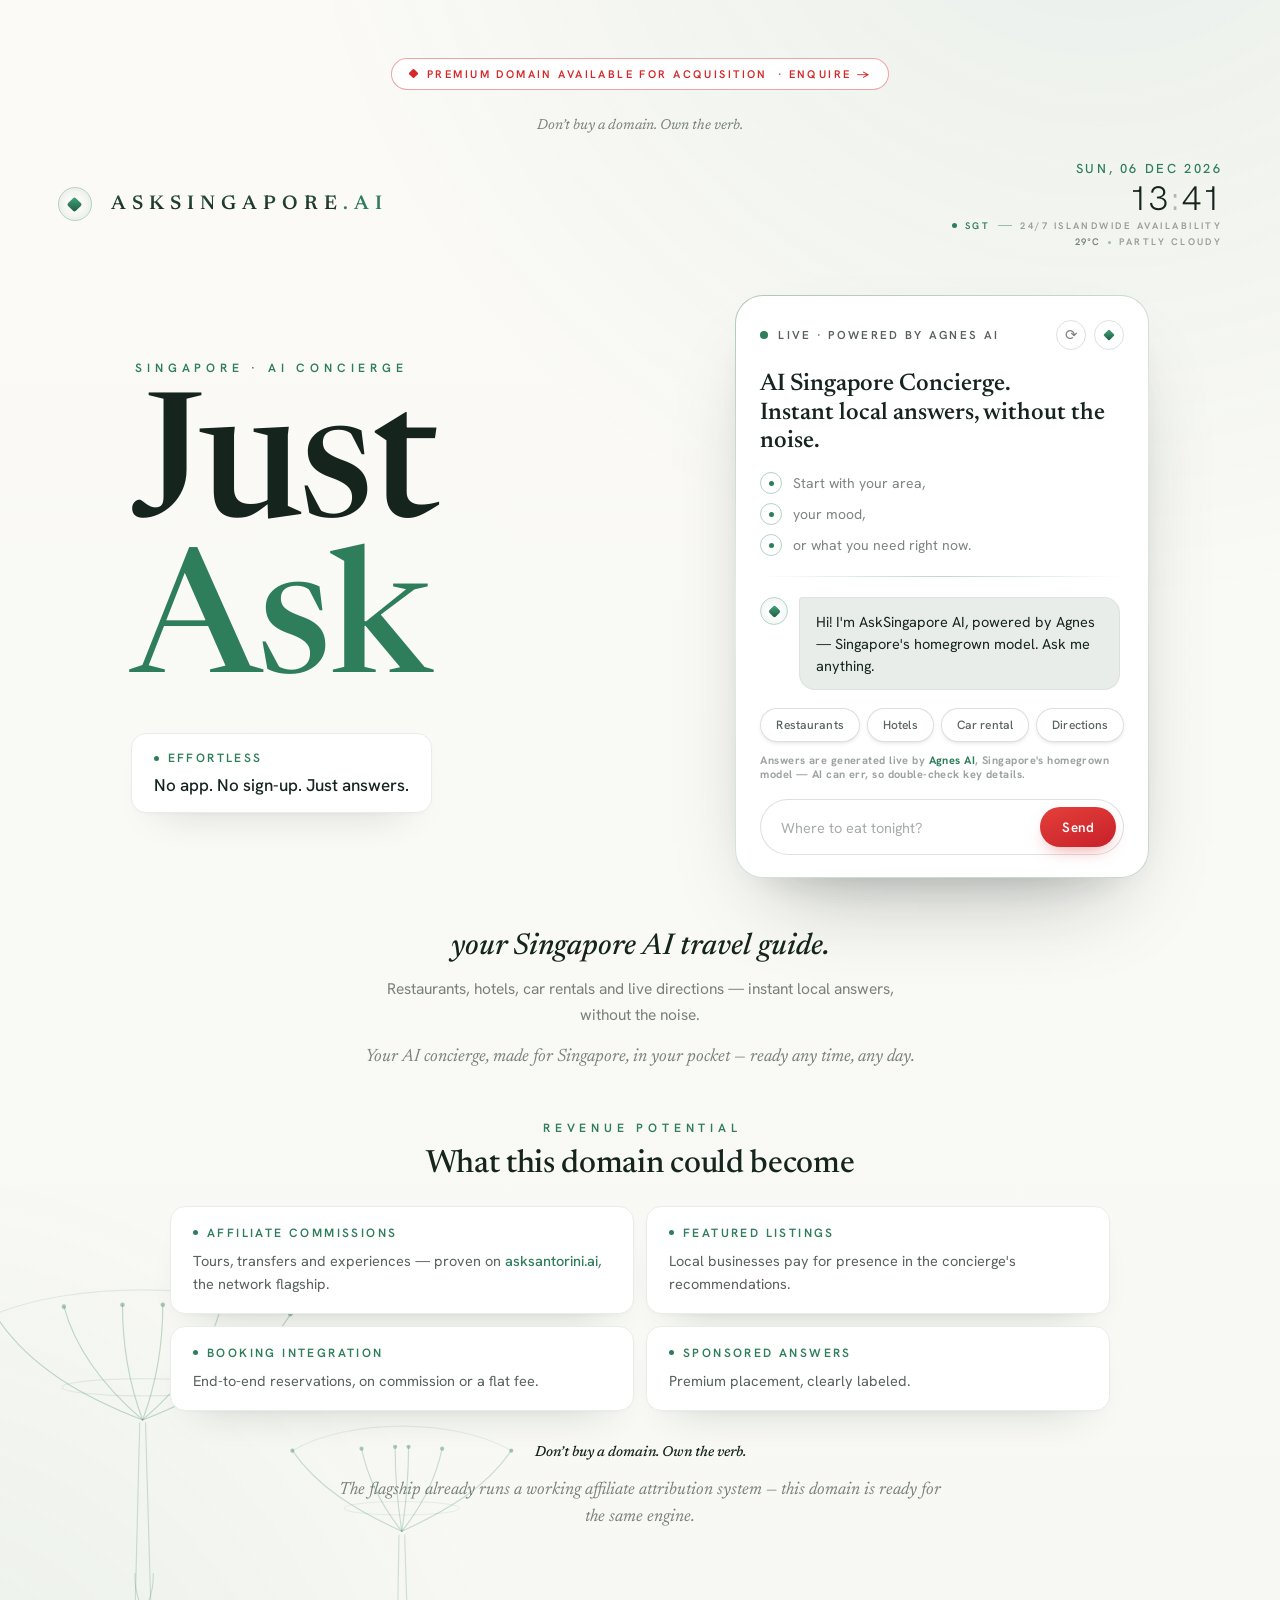
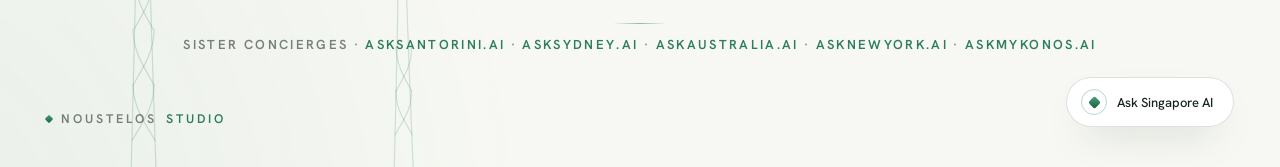
==== index.html @ f9b188e6 "copy: greeting + meta credit Agnes AI — 'powered by Agnes, Singapore's homegrown model' Co-Authored-" ====
<!DOCTYPE html>
<html lang="en">
<head>
  <meta charset="utf-8" />
  <meta name="viewport" content="width=device-width, initial-scale=1" />
  <title>ASKSINGAPORE.AI — Just Ask</title>
  <meta name="description" content="Your Singapore AI travel guide. Restaurants, hotels, car rentals and live directions — instant local answers, without the noise. Powered by Agnes AI, Singapore's homegrown model. Premium domain available for acquisition." />

  <!-- Canonical + social sharing cards (the link preview IS the pitch when
       the domain is shared with a prospective buyer) -->
  <link rel="canonical" href="https://asksingapore.ai/" />
  <meta name="theme-color" content="#FBFAF7" />
  <meta property="og:type" content="website" />
  <meta property="og:url" content="https://asksingapore.ai/" />
  <meta property="og:site_name" content="ASKSINGAPORE.AI" />
  <meta property="og:title" content="ASKSINGAPORE.AI — Just Ask" />
  <meta property="og:description" content="Your Singapore AI travel guide. Instant local answers, without the noise — powered by Agnes AI, Singapore's homegrown model. Premium domain available for acquisition." />
  <meta property="og:image" content="https://asksingapore.ai/og-image.png" />
  <meta property="og:image:width" content="1200" />
  <meta property="og:image:height" content="630" />
  <meta property="og:image:alt" content="ASKSINGAPORE.AI — Just Ask. Your Singapore AI travel guide; premium domain available for acquisition." />
  <meta name="twitter:card" content="summary_large_image" />
  <meta name="twitter:title" content="ASKSINGAPORE.AI — Just Ask" />
  <meta name="twitter:description" content="Your Singapore AI travel guide. Instant local answers, without the noise — powered by Agnes AI, Singapore's homegrown model. Premium domain available for acquisition." />
  <meta name="twitter:image" content="https://asksingapore.ai/og-image.png" />

  <!-- Favicon: the paper diamond brand mark on jade, inline (no asset files) -->
  <link rel="icon" href="data:image/svg+xml,%3Csvg xmlns='http://www.w3.org/2000/svg' viewBox='0 0 64 64'%3E%3Crect width='64' height='64' rx='14' fill='%232E7D5B'/%3E%3Crect x='21' y='21' width='22' height='22' rx='3' fill='%23FBFAF7' transform='rotate(45 32 32)'/%3E%3C/svg%3E" />

  <!-- Structured data: tells search engines the domain itself is on offer -->
  <script type="application/ld+json">
  {
    "@context": "https://schema.org",
    "@type": "WebSite",
    "name": "ASKSINGAPORE.AI",
    "url": "https://asksingapore.ai/",
    "description": "Singapore AI concierge powered by Agnes AI, Singapore's homegrown model — premium domain available for acquisition."
  }
  </script>

  <!-- Google Fonts: Newsreader (warm editorial serif) + Hanken Grotesk (UI) -->
  <link rel="preconnect" href="https://fonts.googleapis.com" />
  <link rel="preconnect" href="https://fonts.gstatic.com" crossorigin />
  <link href="https://fonts.googleapis.com/css2?family=Newsreader:ital,opsz,wght@0,6..72,400..700;1,6..72,400..700&family=Hanken+Grotesk:wght@200;300;400;500;600&display=swap" rel="stylesheet" />

  <style>
    /* ============================================================
       Design tokens — 'Garden City Precision'
       warm paper, botanical green ink, vermilion strictly reserved
       for the two conversion points (Send + acquisition pill)
       ============================================================ */
    :root {
      --paper: #FBFAF7;      /* warm-cool off-white base */
      --ink: #16241E;        /* deep botanical green-black — body text */
      --jade: #2E7D5B;       /* primary botanical green */
      --jade-deep: #1F5C42;  /* tonal stop for hovers / gradients */
      --vermilion: #D62828;  /* Singapore red — CTAs ONLY */
      --mist: #E8EDE9;       /* soft green-grey — surfaces / dividers */

      /* derived tints — same families, alpha only */
      --ink-70: rgba(22,36,30,0.72);
      --ink-55: rgba(22,36,30,0.56);
      --ink-40: rgba(22,36,30,0.42);
      --ink-line: rgba(22,36,30,0.14);
      --jade-line: rgba(46,125,91,0.32);
      --jade-tint: rgba(46,125,91,0.10);

      /* paper field with two faint jade washes drifting in from the corners */
      --hero-bg:
        radial-gradient(110% 80% at 86% -12%, rgba(46,125,91,0.09), transparent 58%),
        radial-gradient(90% 70% at -8% 104%, rgba(46,125,91,0.07), transparent 55%),
        linear-gradient(180deg, #FBFAF7 0%, #F7F8F3 100%);

      --diamond-grad: linear-gradient(135deg, #43A47A, #1F5C42);
      --wordmark-grad: linear-gradient(180deg, #2A5240, #16241E);
      /* the two vermilion moments */
      --send-grad: linear-gradient(160deg, #E4403A, #C7202A);
      --send-grad-hover: linear-gradient(160deg, #EB4F44, #D62828);

      --font-display: "Newsreader", Georgia, serif;
      --font-ui: "Hanken Grotesk", system-ui, -apple-system, sans-serif;
    }

    * { box-sizing: border-box; }
    html, body { margin: 0; padding: 0; background: var(--paper); }
    ::selection { background: rgba(46,125,91,0.20); }
    input::placeholder { color: rgba(22,36,30,0.38); }

    @keyframes scLivePulse {
      0%   { box-shadow: 0 0 0 0 rgba(46,125,91,0.45); }
      70%  { box-shadow: 0 0 0 7px rgba(46,125,91,0); }
      100% { box-shadow: 0 0 0 0 rgba(46,125,91,0); }
    }
    /* 'Living' logo — gentle breathing shimmer on the brand mark */
    @keyframes scMarkShimmer {
      0%, 100% { box-shadow: inset 0 0 10px rgba(46,125,91,0.14), 0 0 0 0 rgba(46,125,91,0); }
      50%      { box-shadow: inset 0 0 14px rgba(46,125,91,0.28), 0 0 12px 1px rgba(46,125,91,0.18); }
    }
    @keyframes scDiamondPulse {
      0%, 100% { transform: rotate(45deg) scale(1);    filter: brightness(1); }
      50%      { transform: rotate(45deg) scale(1.12); filter: brightness(1.15); }
    }
    /* Send button comes alive when the input holds text */
    @keyframes scSendGlow {
      0%, 100% { box-shadow: 0 8px 18px -8px rgba(214,40,40,0.55), 0 0 0 0 rgba(214,40,40,0); }
      50%      { box-shadow: 0 8px 22px -6px rgba(214,40,40,0.65), 0 0 16px 0 rgba(214,40,40,0.28); }
    }
    /* a tiny spark sweeps across on click */
    @keyframes scSendSpark {
      0%   { transform: translateX(-130%) skewX(-18deg); opacity: 0; }
      18%  { opacity: 0.9; }
      100% { transform: translateX(240%) skewX(-18deg); opacity: 0; }
    }
    /* staged entrance — the page 'settles in' like a curtain rising */
    @keyframes scRise {
      from { opacity: 0; transform: translateY(16px); }
      to   { opacity: 1; transform: translateY(0); }
    }
    /* typing dots while the concierge thinks */
    @keyframes scTypingDot {
      0%, 60%, 100% { opacity: 0.25; transform: translateY(0); }
      30%           { opacity: 1;    transform: translateY(-3px); }
    }
    @media (prefers-reduced-motion: reduce) {
      .mark, .mark .diamond, .send-btn, .availability .dot, .chat-status .live, .clock-meta .dot { animation: none !important; }
      .acquire, .acquire-slogan, .topbar, .hero-left, .hero-right, .closing, .revenue, .foot, .cta-pill, .studio-mark { animation: none !important; }
      .send-btn::after { display: none; }
      .deco-weave { transition: none !important; }
      .bubble.typing .tdot { animation: none !important; }
      .bubble .w { transition: none !important; opacity: 1 !important; }
    }

    /* keyboard focus — clear jade ring, never the UA default */
    :focus-visible {
      outline: 2px solid var(--jade);
      outline-offset: 2px;
    }
    .input-row:focus-within {
      border-color: var(--jade);
      box-shadow: 0 0 0 3px rgba(46,125,91,0.16);
    }
    .input-row input:focus-visible { outline: none; } /* the row carries the focus ring */

    /* ============================================================
       Hero section
       ============================================================ */
    .hero {
      position: relative;
      min-height: 100vh;
      width: 100%;
      overflow: hidden;
      padding: clamp(26px, 4.5vw, 60px);
      font-family: var(--font-ui);
      color: var(--ink);
      background: var(--hero-bg);
    }

    /* ambient decoration */
    .deco { position: absolute; pointer-events: none; }
    /* 'Supertree Grove' — the one signature element: thin jade line-art,
       Gardens-by-the-Bay canopy architecture rising from the bottom left.
       Static (no animation) so it stays light on older machines. */
    .deco-grove {
      left: -34px; bottom: -6px;
      width: min(48vw, 620px);
      color: var(--jade);
      opacity: 0.85;
    }
    .deco-grove svg { display: block; width: 100%; height: auto; }
    /* Adaptive theme layer: transparent by default (the grove is the
       signature); a query can dissolve a faint pattern in. */
    .deco-weave {
      inset: 0;
      opacity: 0;
      transition: opacity .55s ease;
    }
    /* 'nature' (running routes, botanic gardens) → tree-leaf texture. */
    .hero.theme-nature .deco-weave {
      background-image: url("data:image/svg+xml,%3Csvg xmlns='http://www.w3.org/2000/svg' width='40' height='52' viewBox='0 0 40 52'%3E%3Cg fill='none' stroke='%232E7D5B' stroke-width='1'%3E%3Cpath d='M20 4 C32 14 32 34 20 48 C8 34 8 14 20 4 Z'/%3E%3Cpath d='M20 8 L20 44'/%3E%3Cpath d='M20 18 L11 14 M20 18 L29 14 M20 28 L11 24 M20 28 L29 24 M20 38 L13 35 M20 38 L27 35'/%3E%3C/g%3E%3C/svg%3E");
      background-size: 40px 52px;
      opacity: 0.05;
    }
    /* 'luxury' (luxury shopping, Orchard) → fine woven pinstripe. */
    .hero.theme-luxury .deco-weave {
      background-image: repeating-linear-gradient(45deg, rgba(46,125,91,0.45) 0 1px, transparent 1px 9px),
                        repeating-linear-gradient(-45deg, rgba(22,36,30,0.30) 0 1px, transparent 1px 9px);
      opacity: 0.05;
    }
    /* mid-dissolve: weave fades out before the pattern swaps in */
    .hero.weave-shift .deco-weave { opacity: 0 !important; }

    .inner {
      position: relative;
      z-index: 2;
      max-width: 1340px;
      margin: 0 auto;
      min-height: calc(100vh - clamp(52px, 9vw, 120px));
      display: flex;
      flex-direction: column;
    }

    /* ---- acquisition notice — the page's commercial purpose. One of the
       two vermilion moments: quiet outline at rest, fills on hover ---- */
    .acquire {
      align-self: center; max-width: 100%;
      display: inline-flex; flex-wrap: wrap; align-items: center; justify-content: center;
      text-align: center; gap: 10px;
      margin-bottom: clamp(16px, 2.5vw, 26px);
      padding: 8px 18px; border-radius: 999px;
      border: 1px solid rgba(214,40,40,0.42);
      background: #fff;
      color: var(--vermilion); text-decoration: none;
      font-size: 11px; font-weight: 600; letter-spacing: 0.22em; text-transform: uppercase;
      transition: border-color .18s ease, color .18s ease, background .18s ease, box-shadow .2s ease;
    }
    .acquire .diamond { width: 7px; height: 7px; border-radius: 1px; background: var(--vermilion); flex: 0 0 auto; }
    .acquire .enquire { white-space: nowrap; } /* keep 'Enquire →' on one line when the pill wraps */
    .acquire .arrow { color: inherit; letter-spacing: 0; }
    .acquire:hover {
      background: var(--vermilion); border-color: var(--vermilion); color: #fff;
      box-shadow: 0 12px 26px -14px rgba(214,40,40,0.65);
    }
    .acquire:hover .diamond { background: #fff; }
    .acquire-slogan {
      align-self: center; margin: 0 0 clamp(16px, 2.5vw, 26px); text-align: center;
      font-family: var(--font-display); font-style: italic;
      font-size: 14.4px; line-height: 1.4; color: var(--ink-55);
    }

    /* staged entrance order: notice → topbar → title → chat → closing → revenue → footer → CTA */
    .acquire, .acquire-slogan, .topbar, .hero-left, .hero-right, .closing, .revenue, .foot, .cta-pill, .studio-mark {
      animation: scRise .7s cubic-bezier(.2,.7,.2,1) both;
    }
    .studio-mark { animation-delay: .72s; }
    .topbar     { animation-delay: .08s; }
    .hero-left  { animation-delay: .18s; }
    .hero-right { animation-delay: .32s; }
    .closing    { animation-delay: .46s; }
    .revenue    { animation-delay: .54s; }
    .foot       { animation-delay: .64s; }
    .cta-pill   { animation-delay: .72s; }

    /* ---- top bar ---- */
    .topbar {
      display: flex; align-items: center; justify-content: space-between;
      gap: 18px; flex-wrap: wrap;
    }
    .brand { display: flex; align-items: center; gap: 13px; }
    .mark {
      width: 34px; height: 34px; border-radius: 50%;
      border: 1px solid var(--jade-line);
      display: flex; align-items: center; justify-content: center;
      box-shadow: inset 0 0 10px rgba(46,125,91,0.14);
      animation: scMarkShimmer 4.5s ease-in-out infinite;
    }
    .diamond {
      transform: rotate(45deg); border-radius: 2px;
      background: var(--diamond-grad);
    }
    .mark .diamond {
      width: 11px; height: 11px;
      animation: scDiamondPulse 4.5s ease-in-out infinite;
    }
    .wordmark {
      font-family: var(--font-display); font-weight: 600;
      font-size: 20px; letter-spacing: 0.3em; padding-left: 0.3em;
    }
    .wordmark .name {
      background: var(--wordmark-grad);
      -webkit-background-clip: text; background-clip: text; color: transparent;
    }
    .wordmark .tld { color: var(--jade); }
    /* ---- live Singapore clock: editorial / wallpaper-magazine treatment ---- */
    .availability { display: flex; align-items: center; }
    .clock { display: flex; flex-direction: column; align-items: flex-end; gap: 6px; line-height: 1; }
    .clock-date {
      /* light grotesque in jade — ties the lockup to the botanical accent */
      font-family: var(--font-ui); font-weight: 500;
      font-size: 13px; letter-spacing: 0.2em; text-transform: uppercase;
      font-variant-numeric: tabular-nums;
      color: var(--jade);
    }
    .clock-time {
      /* airy, light grotesque numerals — reads like a luxury timepiece */
      font-family: var(--font-ui); font-weight: 300;
      font-size: 34px; letter-spacing: 0.04em;
      font-variant-numeric: tabular-nums; font-feature-settings: "tnum" 1;
      color: var(--ink);
    }
    .clock-time .cc { /* dimmed colon, watch-style */
      color: rgba(22,36,30,0.30); font-weight: 300; margin: 0 0.04em;
    }
    .clock-meta {
      display: flex; align-items: center; gap: 8px;
      font-size: 9.5px; font-weight: 600; letter-spacing: 0.26em; text-transform: uppercase;
      color: var(--ink-40);
    }
    .clock-meta .dot {
      width: 5px; height: 5px; border-radius: 50%; background: var(--jade);
      animation: scLivePulse 2.4s ease-out infinite;
    }
    .clock-meta .sgt-tz { color: var(--jade); }
    .clock-meta .hair { /* thin rule between zone and availability */
      width: 14px; height: 1px; background: rgba(46,125,91,0.45);
    }
    /* local weather line — mockup placeholder, wired to live data later */
    .clock-weather {
      display: flex; align-items: center; gap: 8px; margin-top: 1px;
      font-family: var(--font-ui); font-size: 9.5px; font-weight: 600;
      letter-spacing: 0.26em; text-transform: uppercase;
      color: var(--ink-40);
    }
    .clock-weather .temp { color: var(--ink-55); letter-spacing: 0.12em; }
    .clock-weather .sep { width: 3px; height: 3px; border-radius: 50%; background: rgba(46,125,91,0.45); }

    /* ---- main ---- */
    .main {
      flex: 1;
      display: flex; flex-direction: column; justify-content: center;
      gap: clamp(38px, 5vw, 54px);
      padding: clamp(28px, 5vw, 48px) 0;
    }

    /* hero row: title (left) + chat (right) — non-wrapping */
    .hero-row {
      display: flex; flex-wrap: nowrap;
      align-items: center; justify-content: center;
      gap: clamp(24px, 3.5vw, 56px);
    }

    /* left column */
    .hero-left { flex: 1 1 0; min-width: 0; max-width: 560px; }
    .eyebrow {
      font-size: 12px; font-weight: 600; letter-spacing: 0.4em; text-transform: uppercase;
      color: var(--jade); margin-bottom: 22px; padding-left: 0.4em;
    }
    .display {
      margin: 0;
      font-family: var(--font-display); font-weight: 500;
      line-height: 0.9; letter-spacing: -0.01em;
      font-size: clamp(84px, 13.5vw, 176px);
      color: var(--ink);
    }
    /* the editorial gesture: 'Ask' carries the jade — colour, not slant */
    .display .accent { color: var(--jade); }

    /* effortless card — the USP subtitle directly under the title.
       Width hugs the copy (fit-content) so the panel never looks oversized
       relative to its text. */
    .effortless {
      width: fit-content; max-width: 100%;
      padding: 16px 22px; border-radius: 15px;
      border: 1px solid var(--mist);
      background: #fff;
      box-shadow: 0 20px 44px -30px rgba(22,36,30,0.30), 0 2px 8px -5px rgba(22,36,30,0.10);
      text-align: left;
    }
    /* direct subtitle: ties the action (Just Ask) to the ease (No app…) */
    .hero-left .effortless { margin-top: 24px; }
    .effortless .label-row { display: flex; align-items: center; gap: 9px; margin-bottom: 8px; }
    .effortless .pip { width: 5px; height: 5px; border-radius: 50%; background: var(--jade); }
    .effortless .label { font-size: 12px; font-weight: 600; letter-spacing: 0.2em; text-transform: uppercase; color: var(--jade); }
    .effortless .sub { font-size: 17px; font-weight: 500; color: var(--ink); }

    /* ---- chat window (right) ---- */
    .hero-right { flex: 0 1 414px; min-width: 270px; width: 100%; max-width: 421px; }
    .chat-frame {
      position: relative; border-radius: 28px; padding: 1px;
      background: linear-gradient(155deg, rgba(46,125,91,0.38), rgba(46,125,91,0.10) 40%, rgba(46,125,91,0.26));
      /* elevation: soft ink shadow with wide blur lifts the card so it
         'floats' just above the paper */
      box-shadow:
        0 44px 90px -46px rgba(22,36,30,0.42),
        0 18px 44px -30px rgba(22,36,30,0.22);
    }
    .chat {
      border-radius: 27px; padding: 24px 24px 22px;
      background: #ffffff;
      overflow: hidden;
    }

    .chat-header { display: flex; align-items: center; justify-content: space-between; gap: 10px; }
    .chat-status { display: flex; align-items: center; gap: 10px; }
    .chat-status .live {
      width: 8px; height: 8px; border-radius: 50%; background: var(--jade);
      animation: scLivePulse 2.4s ease-out infinite;
    }
    .chat-status .label {
      font-size: 11.5px; letter-spacing: 0.2em; text-transform: uppercase;
      color: var(--ink-70); font-weight: 600;
    }
    .chat-actions { display: flex; align-items: center; gap: 8px; }
    .icon-btn {
      width: 30px; height: 30px; border-radius: 50%;
      border: 1px solid var(--ink-line); background: transparent;
      color: var(--ink-55); font-size: 15px; line-height: 1; cursor: pointer;
      display: flex; align-items: center; justify-content: center;
      transition: border-color .18s ease, color .18s ease;
    }
    .icon-btn:hover { border-color: var(--jade); color: var(--ink); }
    .icon-btn .diamond { width: 8px; height: 8px; border-radius: 1px; }

    .chat-intro { margin-top: 20px; }
    .chat-title {
      font-family: var(--font-display); font-size: 24px; font-weight: 560;
      line-height: 1.2; color: var(--ink);
    }
    .bullets { margin-top: 16px; display: flex; flex-direction: column; gap: 9px; font-size: 14px; color: var(--ink-55); }
    .bullet { display: flex; align-items: center; gap: 11px; }
    .bullet .ico {
      width: 22px; height: 22px; flex: 0 0 auto; border-radius: 50%;
      border: 1px solid rgba(46,125,91,0.35);
      display: flex; align-items: center; justify-content: center;
    }
    .bullet .ico .pip { width: 5px; height: 5px; border-radius: 50%; background: var(--jade); }

    .divider { height: 1px; margin: 20px 0; background: linear-gradient(90deg, transparent, rgba(46,125,91,0.30), transparent); }

    .bubble-row { display: flex; gap: 11px; align-items: flex-start; }
    .bubble-av {
      width: 28px; height: 28px; flex: 0 0 auto; border-radius: 50%;
      border: 1px solid var(--jade-line);
      display: flex; align-items: center; justify-content: center;
      box-shadow: inset 0 0 8px rgba(46,125,91,0.12);
    }
    .bubble-av .diamond { width: 9px; height: 9px; border-radius: 2px; }
    .bubble {
      background: var(--mist);
      border: 1px solid rgba(22,36,30,0.05);
      border-radius: 4px 16px 16px 16px; padding: 13px 16px;
      font-size: 14.5px; line-height: 1.5; color: var(--ink);
    }

    /* conversation log — live replies append bubbles here.
       Nested scroll keeps the card (and page layout) stable as the
       exchange grows. */
    .chat-log {
      display: flex; flex-direction: column; gap: 12px;
      max-height: 300px; overflow-y: auto;
      overscroll-behavior: contain;
      padding-right: 4px;
      scrollbar-width: thin; scrollbar-color: rgba(46,125,91,0.30) transparent;
    }
    .chat-log::-webkit-scrollbar { width: 5px; }
    .chat-log::-webkit-scrollbar-thumb { background: rgba(46,125,91,0.25); border-radius: 999px; }
    .bubble-row.user { justify-content: flex-end; }
    .bubble-row.user .bubble {
      background: #E2E9E4; /* one step deeper into the mist family */
      border-radius: 16px 4px 16px 16px;
      max-width: 85%;
    }
    /* typing indicator — three jade dots breathing */
    .bubble.typing { display: inline-flex; align-items: center; gap: 5px; padding: 15px 16px; }
    .bubble.typing .tdot {
      width: 6px; height: 6px; border-radius: 50%; background: var(--jade);
      animation: scTypingDot 1s ease-in-out infinite;
    }
    .bubble.typing .tdot:nth-child(2) { animation-delay: .15s; }
    .bubble.typing .tdot:nth-child(3) { animation-delay: .3s; }
    /* word-by-word reveal — plain opacity transition, cheap on old machines */
    .bubble .w { opacity: 0; transition: opacity .18s ease; }
    .bubble .w.in { opacity: 1; }

    .categories { margin-top: 18px; }
    /* one tidy row, evenly distributed like a segmented control;
       wraps gracefully only if the chat gets genuinely narrow */
    .chips { display: flex; flex-wrap: wrap; gap: 7px; }
    .chip {
      cursor: pointer;
      flex: 1 1 auto; text-align: center; white-space: nowrap;
      border: 1px solid var(--ink-line);
      background: #fff;
      color: var(--ink-70);
      font-family: var(--font-ui); font-size: 12px; font-weight: 500; letter-spacing: 0.01em;
      padding: 8px 10px; border-radius: 999px;
      /* raised, physically pressable */
      box-shadow: 0 2px 5px -2px rgba(22,36,30,0.20), inset 0 1px 0 #fff;
      transition: transform .16s ease, box-shadow .16s ease,
                  background .18s ease, border-color .18s ease, color .18s ease;
    }
    .chip:hover {
      border-color: var(--jade);
      background: var(--jade-tint);
      color: var(--jade-deep);
      transform: translateY(-2px);
      box-shadow: 0 10px 20px -10px rgba(22,36,30,0.30);
    }
    .chip:active {
      transform: translateY(0);
      box-shadow: inset 0 2px 5px rgba(22,36,30,0.16);
    }
    .caption { margin-top: 11px; font-size: 11px; letter-spacing: 0.04em; color: var(--ink-40); font-weight: 700; }
    .caption a {
      color: var(--jade); font-weight: 700; text-decoration: none;
      transition: color .18s ease;
    }
    .caption a:hover { color: var(--jade-deep); text-decoration: underline; text-underline-offset: 3px; }

    .input-row {
      margin-top: 18px; display: flex; align-items: center; gap: 8px;
      padding: 7px 7px 7px 18px; border-radius: 999px;
      border: 1px solid var(--ink-line); background: #fff;
      transition: border-color .18s ease, box-shadow .2s ease;
    }
    .input-row input {
      flex: 1; min-width: 0; background: transparent; border: none; outline: none;
      color: var(--ink); font-family: var(--font-ui); font-size: 14.5px;
    }
    /* the other vermilion moment: Send */
    .send-btn {
      position: relative; overflow: hidden;
      flex: 0 0 auto; cursor: pointer; border: none;
      padding: 11px 22px; border-radius: 999px;
      font-family: var(--font-ui); font-weight: 600; font-size: 13.5px; letter-spacing: 0.02em;
      color: #fff; background: var(--send-grad);
      box-shadow: 0 8px 18px -8px rgba(214,40,40,0.55);
      transition: background .18s ease, transform .1s ease, box-shadow .2s ease;
    }
    .send-btn:hover { background: var(--send-grad-hover); }
    /* glowing while there is something to send */
    .send-btn.is-ready { animation: scSendGlow 2.2s ease-in-out infinite; }
    /* physical press-and-release */
    .send-btn:active { transform: scale(0.95); }
    /* spark sweep, toggled by JS on click */
    .send-btn::after {
      content: ""; position: absolute; top: 0; bottom: 0; left: 0; width: 45%;
      background: linear-gradient(90deg, transparent, rgba(255,255,255,0.75), transparent);
      transform: translateX(-130%) skewX(-18deg); opacity: 0; pointer-events: none;
    }
    .send-btn.spark::after { animation: scSendSpark .6s ease-out; }

    /* ---- below: subhead, panel, tagline ---- */
    .closing { display: flex; flex-direction: column; align-items: center; text-align: center; gap: 20px; }
    .closing .guide {
      margin: 0; font-family: var(--font-display); font-style: italic; font-weight: 500;
      font-size: clamp(21px, 2.6vw, 30px); color: var(--ink);
    }
    .closing .lede {
      margin: 14px auto 0; max-width: 520px; font-size: 15.5px; line-height: 1.65;
      color: var(--ink-55);
    }
    .closing .tagline {
      margin: 0; max-width: 560px; font-family: var(--font-display); font-style: italic;
      font-size: 18px; color: var(--ink-55);
    }

    /* ---- revenue potential — monetisation paths for a prospective buyer.
       Honesty rule: paths + flagship proof only, no revenue promises ---- */
    .revenue {
      align-self: center; width: 100%; max-width: 940px;
      display: flex; flex-direction: column; align-items: center; gap: 26px;
      text-align: center;
    }
    .revenue .kicker {
      font-size: 12px; font-weight: 600; letter-spacing: 0.4em; text-transform: uppercase;
      color: var(--jade); padding-left: 0.4em;
    }
    .revenue-title {
      margin: 12px 0 0; font-family: var(--font-display); font-weight: 500;
      font-size: clamp(23px, 2.8vw, 32px); letter-spacing: -0.01em; color: var(--ink);
    }
    .revenue-grid {
      width: 100%; display: grid;
      grid-template-columns: repeat(2, minmax(0, 1fr)); gap: 12px;
    }
    .revenue-card {
      padding: 18px 22px; border-radius: 15px;
      border: 1px solid var(--mist); background: #fff;
      box-shadow: 0 20px 44px -30px rgba(22,36,30,0.30), 0 2px 8px -5px rgba(22,36,30,0.10);
      text-align: left;
      transition: border-color .18s ease;
    }
    .revenue-card:hover { border-color: var(--jade-line); }
    .revenue-card .label-row { display: flex; align-items: center; gap: 9px; margin-bottom: 8px; }
    .revenue-card .pip { width: 5px; height: 5px; border-radius: 50%; background: var(--jade); flex: 0 0 auto; }
    .revenue-card h3 {
      margin: 0; font-family: var(--font-ui); font-size: 12px; font-weight: 600;
      letter-spacing: 0.2em; text-transform: uppercase; color: var(--jade);
    }
    .revenue-card p { margin: 0; font-size: 14.5px; line-height: 1.6; color: var(--ink-70); }
    .revenue-card p a { color: var(--jade); font-weight: 500; text-decoration: none; transition: color .18s ease; }
    .revenue-card p a:hover { color: var(--jade-deep); text-decoration: underline; text-underline-offset: 3px; }
    .revenue-slogan {
      margin: 6px 0 -14px; max-width: 620px;
      font-family: var(--font-display); font-style: italic; font-weight: 500;
      font-size: 14.4px; line-height: 1.4; color: var(--ink);
    }
    .revenue-proof {
      margin: 2px 0 0; max-width: 620px;
      font-family: var(--font-display); font-style: italic;
      font-size: 17.5px; line-height: 1.55; color: var(--ink-55);
    }

    /* ---- footer: sister-domain links ---- */
    .foot {
      display: flex; flex-direction: column; align-items: center; gap: 12px;
      padding: clamp(24px, 4vw, 38px) 0 8px;
    }
    .foot .hairline {
      width: 54px; height: 1px;
      background: linear-gradient(90deg, transparent, rgba(46,125,91,0.5), transparent);
    }
    .foot-text {
      margin: 0; font-size: 13px; font-weight: 600;
      letter-spacing: 0.18em; text-transform: uppercase;
      color: var(--ink-55); text-align: center;
    }
    .foot-text a {
      color: var(--jade); text-decoration: none;
      transition: color .18s ease;
    }
    .foot-text a:hover { color: var(--jade-deep); text-decoration: underline; text-underline-offset: 3px; }

    /* ---- studio attribution — anchors the grove corner; part of the
       brand network story (Noustelos → asksantorini.ai → here) ---- */
    .studio-mark {
      position: absolute;
      left: clamp(20px, 4vw, 46px); bottom: clamp(20px, 4vw, 40px); z-index: 3;
      display: inline-flex; align-items: center; gap: 9px;
      font-size: 12.5px; font-weight: 600;
      letter-spacing: 0.24em; text-transform: uppercase;
      color: var(--ink-55); text-decoration: none;
      transition: color .18s ease;
    }
    .studio-mark .diamond { width: 6px; height: 6px; border-radius: 1px; flex: 0 0 auto; }
    .studio-mark .studio { color: var(--jade); transition: color .18s ease; }
    .studio-mark:hover { color: var(--ink); }
    .studio-mark:hover .studio { color: var(--jade-deep); }

    /* ---- floating pill ---- */
    .cta-pill {
      position: absolute;
      right: clamp(20px, 4vw, 46px); bottom: clamp(20px, 4vw, 40px); z-index: 3;
      display: inline-flex; align-items: center; gap: 10px;
      padding: 11px 20px 11px 14px; border-radius: 999px;
      border: 1px solid var(--ink-line);
      background: #fff;
      box-shadow: 0 18px 40px -20px rgba(22,36,30,0.35);
      color: var(--ink); font: inherit; cursor: pointer;
      transition: transform .16s ease, border-color .18s ease, box-shadow .2s ease;
    }
    .cta-pill:hover {
      transform: translateY(-2px); border-color: var(--jade-line);
      box-shadow: 0 24px 48px -22px rgba(22,36,30,0.40);
    }
    .cta-pill .ring {
      width: 26px; height: 26px; border-radius: 50%;
      border: 1px solid var(--jade-line);
      display: flex; align-items: center; justify-content: center;
    }
    .cta-pill .ring .diamond { width: 9px; height: 9px; border-radius: 2px; }
    .cta-pill .text { font-size: 13px; font-weight: 500; }

    /* ---- responsive fallback (the design is non-wrapping; stack only when truly narrow) ---- */
    @media (max-width: 760px) {
      /* the tracked caps lines are too wide for narrow screens — relax them */
      .acquire { letter-spacing: 0.12em; font-size: 10.5px; padding: 7px 14px; }
      .wordmark { font-size: 16px; letter-spacing: 0.16em; padding-left: 0.16em; }
      .hero-row { flex-wrap: wrap; }
      .hero-left, .hero-right { flex: 1 1 100%; max-width: 100%; }
      .hero-left .effortless { margin-left: auto; margin-right: auto; }
      /* chips wrap to a 2×2 grid when the chat is full-width */
      .chips { flex-wrap: wrap; }
      .chip { flex: 1 1 calc(50% - 4px); }
      /* revenue cards stack to a single column */
      .revenue-grid { grid-template-columns: 1fr; }
      /* the grove recedes so stacked text stays quiet over it */
      .deco-grove { width: 80vw; opacity: 0.45; }
      /* attribution joins the flow under the footer instead of floating
         over it on narrow screens */
      /* bottom margin keeps it clear of the floating CTA pill's zone */
      .studio-mark { position: static; display: flex; width: fit-content; margin: 6px auto 58px; }
    }
  </style>
</head>
<body>

  <section class="hero" data-screen-label="Hero">

    <!-- ambient decoration -->
    <!-- signature: 'Supertree Grove' jade line-art (static SVG, no assets) -->
    <div class="deco deco-grove" aria-hidden="true">
      <svg viewBox="0 0 640 520" fill="none" xmlns="http://www.w3.org/2000/svg">
        <g stroke="currentColor" stroke-width="1.2" stroke-linecap="round">
          <!-- tall supertree -->
          <g stroke-opacity="0.26">
            <path d="M172 520 C175 400 178 265 181 155"/>
            <path d="M198 520 C194 400 190 265 187 155"/>
            <path d="M173 486 C185 466 196 450 196 428"/>
            <path d="M197 486 C185 466 174 450 174 428"/>
            <path d="M174 428 C186 408 196 392 196 370"/>
            <path d="M196 428 C184 408 174 392 174 370"/>
            <path d="M175 370 C187 350 196 334 195 312"/>
            <path d="M195 370 C183 350 175 334 176 312"/>
          </g>
          <g stroke-opacity="0.32">
            <path d="M184 152 C122 128 64 96 30 42"/>
            <path d="M184 152 C142 116 114 78 102 34"/>
            <path d="M184 152 C169 112 163 72 163 32"/>
            <path d="M184 152 C246 128 304 96 338 42"/>
            <path d="M184 152 C226 116 254 78 266 34"/>
            <path d="M184 152 C199 112 205 72 205 32"/>
          </g>
          <path d="M30 42 C110 8 258 8 338 42" stroke-opacity="0.14"/>
          <ellipse cx="184" cy="118" rx="84" ry="9" stroke-opacity="0.13"/>
          <!-- medium supertree -->
          <g stroke-opacity="0.24">
            <path d="M446 520 C448 445 450 350 451 272"/>
            <path d="M466 520 C463 445 459 350 457 272"/>
            <path d="M447 480 C456 464 465 452 464 434"/>
            <path d="M465 480 C456 464 447 452 448 434"/>
            <path d="M448 434 C457 418 465 406 464 388"/>
            <path d="M464 434 C455 418 448 406 448 388"/>
          </g>
          <g stroke-opacity="0.28">
            <path d="M454 268 C406 246 366 222 340 184"/>
            <path d="M454 268 C430 238 418 210 412 182"/>
            <path d="M454 268 C449 236 447 208 447 180"/>
            <path d="M454 268 C502 246 542 222 568 184"/>
            <path d="M454 268 C478 238 490 210 496 182"/>
            <path d="M454 268 C459 236 461 208 461 180"/>
          </g>
          <path d="M340 184 C398 150 510 150 568 184" stroke-opacity="0.12"/>
          <ellipse cx="454" cy="244" rx="60" ry="7" stroke-opacity="0.11"/>
        </g>
        <g fill="currentColor" fill-opacity="0.45">
          <circle cx="30" cy="42" r="2.4"/><circle cx="102" cy="34" r="2.4"/><circle cx="163" cy="32" r="2.4"/>
          <circle cx="205" cy="32" r="2.4"/><circle cx="266" cy="34" r="2.4"/><circle cx="338" cy="42" r="2.4"/>
          <circle cx="340" cy="184" r="2.2"/><circle cx="412" cy="182" r="2.2"/><circle cx="447" cy="180" r="2.2"/>
          <circle cx="461" cy="180" r="2.2"/><circle cx="496" cy="182" r="2.2"/><circle cx="568" cy="184" r="2.2"/>
        </g>
      </svg>
    </div>
    <div class="deco deco-weave" aria-hidden="true"></div>

    <div class="inner">

      <!-- ===================== ACQUISITION NOTICE ===================== -->
      <!-- mailto only — no forms, no network logic (design-only stays intact) -->
      <!-- contact: info@asksantorini.ai for now — switch to info@asksingapore.ai once that mailbox is live -->
      <a class="acquire" href="mailto:info@asksantorini.ai?subject=Acquisition%20enquiry%20%E2%80%94%20asksingapore.ai">
        <span class="diamond" aria-hidden="true"></span>
        Premium domain available for acquisition
        <span class="enquire">· Enquire <span class="arrow" aria-hidden="true">→</span></span>
      </a>
      <p class="acquire-slogan">Don&rsquo;t buy a domain. Own the verb.</p>

      <!-- ===================== TOP BAR ===================== -->
      <header class="topbar">
        <div class="brand">
          <span class="mark" aria-hidden="true"><span class="diamond"></span></span>
          <div class="wordmark"><span class="name">ASKSINGAPORE</span><span class="tld">.AI</span></div>
        </div>
        <div class="availability" aria-label="Singapore time — 24/7 islandwide availability">
          <div class="clock">
            <span class="clock-date" id="sgt-date">—</span>
            <span class="clock-time" id="sgt-clock">--<span class="cc">:</span>--</span>
            <span class="clock-meta">
              <span class="dot" aria-hidden="true"></span>
              <span class="sgt-tz">SGT</span>
              <span class="hair" aria-hidden="true"></span>
              24/7 Islandwide Availability
            </span>
            <!-- TODO: wire to backend stub — replace with live Singapore weather -->
            <span class="clock-weather">
              <span class="temp" id="sgt-temp">29°C</span>
              <span class="sep" aria-hidden="true"></span>
              Partly Cloudy
            </span>
          </div>
        </div>
      </header>

      <!-- ===================== MAIN ===================== -->
      <div class="main">

        <!-- hero row: title + chat -->
        <div class="hero-row">

          <!-- LEFT -->
          <div class="hero-left">
            <div class="eyebrow">Singapore · AI Concierge</div>
            <h1 class="display">Just<br /><span class="accent">Ask</span></h1>
            <div class="effortless">
              <div class="label-row"><span class="pip"></span><span class="label">Effortless</span></div>
              <div class="sub">No app. No sign-up. Just answers.</div>
            </div>
          </div>

          <!-- RIGHT: chat window -->
          <div class="hero-right">
            <div class="chat-frame">
              <div class="chat">

                <!-- header -->
                <div class="chat-header">
                  <div class="chat-status">
                    <span class="live" aria-hidden="true"></span>
                    <span class="label">Live · Powered by Agnes AI</span>
                  </div>
                  <div class="chat-actions">
                    <button class="icon-btn" aria-label="Refresh conversation">⟳</button>
                    <button class="icon-btn" aria-label="More options"><span class="diamond"></span></button>
                  </div>
                </div>

                <!-- intro -->
                <div class="chat-intro">
                  <div class="chat-title">AI Singapore Concierge.<br />Instant local answers, without the noise.</div>
                  <div class="bullets">
                    <div class="bullet"><span class="ico"><span class="pip"></span></span>Start with your area,</div>
                    <div class="bullet"><span class="ico"><span class="pip"></span></span>your mood,</div>
                    <div class="bullet"><span class="ico"><span class="pip"></span></span>or what you need right now.</div>
                  </div>
                </div>

                <div class="divider"></div>

                <!-- conversation log: live replies append bubbles here;
                     the greeting is the first bot message -->
                <div class="chat-log" id="chat-log">
                  <div class="bubble-row">
                    <span class="bubble-av" aria-hidden="true"><span class="diamond"></span></span>
                    <div class="bubble">Hi! I'm AskSingapore AI, powered by Agnes — Singapore's homegrown model. Ask me anything.</div>
                  </div>
                </div>

                <!-- category chips -->
                <div class="categories">
                  <div class="chips">
                    <button class="chip" data-prefill="Where should I eat tonight near Marina Bay?">Restaurants</button>
                    <button class="chip" data-prefill="Find me a boutique hotel in Tiong Bahru.">Hotels</button>
                    <button class="chip" data-prefill="Rent a car for a day trip tomorrow.">Car rental</button>
                    <button class="chip" data-prefill="Directions to Gardens by the Bay.">Directions</button>
                  </div>
                  <div class="caption">Answers are generated live by <a href="https://agnes-ai.com" target="_blank" rel="noopener noreferrer">Agnes AI</a>, Singapore's homegrown model — AI can err, so double-check key details.</div>
                </div>

                <!-- input -->
                <div class="input-row">
                  <!-- TODO: wire to backend stub — chat/AI/network logic connected separately later -->
                  <input id="ask-input" type="text" placeholder="Where to eat tonight?" autocomplete="off" maxlength="600" />
                  <button id="ask-send" class="send-btn">Send</button>
                </div>

              </div>
            </div>
          </div>

        </div><!-- /hero row -->

        <!-- below: subhead, panel, tagline -->
        <div class="closing">
          <div>
            <p class="guide">your Singapore AI travel guide.</p>
            <p class="lede">Restaurants, hotels, car rentals and live directions — instant local answers, without the noise.</p>
          </div>
          <p class="tagline">Your AI concierge, made for Singapore, in your pocket — ready any time, any day.</p>
        </div>

        <!-- revenue potential: monetisation paths for a prospective buyer.
             Honesty rule: paths + flagship proof only — no earnings claims -->
        <section class="revenue" aria-labelledby="revenue-title">
          <div class="revenue-head">
            <div class="kicker">Revenue Potential</div>
            <h2 class="revenue-title" id="revenue-title">What this domain could become</h2>
          </div>
          <div class="revenue-grid">
            <div class="revenue-card">
              <div class="label-row"><span class="pip"></span><h3>Affiliate commissions</h3></div>
              <p>Tours, transfers and experiences — proven on <a href="https://asksantorini.ai" target="_blank" rel="noopener">asksantorini.ai</a>, the network flagship.</p>
            </div>
            <div class="revenue-card">
              <div class="label-row"><span class="pip"></span><h3>Featured listings</h3></div>
              <p>Local businesses pay for presence in the concierge's recommendations.</p>
            </div>
            <div class="revenue-card">
              <div class="label-row"><span class="pip"></span><h3>Booking integration</h3></div>
              <p>End-to-end reservations, on commission or a flat fee.</p>
            </div>
            <div class="revenue-card">
              <div class="label-row"><span class="pip"></span><h3>Sponsored answers</h3></div>
              <p>Premium placement, clearly labeled.</p>
            </div>
          </div>
          <p class="revenue-slogan">Don’t buy a domain. Own the verb.</p>
          <p class="revenue-proof">The flagship already runs a working affiliate attribution system — this domain is ready for the same engine.</p>
        </section>

        <!-- footer: sister concierges -->
        <footer class="foot">
          <span class="hairline" aria-hidden="true"></span>
          <p class="foot-text">Sister concierges · <a href="https://asksantorini.ai" target="_blank" rel="noopener">asksantorini.ai</a> · <a href="https://asksydney.ai" target="_blank" rel="noopener">asksydney.ai</a> · <a href="https://askaustralia.ai" target="_blank" rel="noopener">askaustralia.ai</a> · <a href="https://asknewyork.ai" target="_blank" rel="noopener">asknewyork.ai</a> · <a href="https://askmykonos.ai" target="_blank" rel="noopener">askmykonos.ai</a></p>
        </footer>

      </div>
    </div>

    <!-- studio attribution, bottom-left over the grove -->
    <a class="studio-mark" href="https://noustelos.gr/#domains" target="_blank" rel="noopener">
      <span class="diamond" aria-hidden="true"></span>
      Noustelos <span class="studio">Studio</span>
    </a>

    <!-- ===================== FLOATING PILL ===================== -->
    <!-- TODO: wire to backend stub — opens the concierge experience later -->
    <button id="cta-ask" class="cta-pill">
      <span class="ring" aria-hidden="true"><span class="diamond"></span></span>
      <span class="text">Ask Singapore AI</span>
    </button>

  </section>

  <script>
    // ============================================================
    // LIVE CONCIERGE — the chat talks to /api/chat (a Cloudflare
    // Pages Function in this repo) which proxies Agnes AI with SSE
    // streaming. Same-origin, no CORS. Everything else on the page
    // (clock, themes, decoration) stays local and network-free.
    // ============================================================
    (function () {
      var input = document.getElementById('ask-input');
      var send  = document.getElementById('ask-send');
      var hero  = document.querySelector('.hero');

      // --- Live Singapore clock + date (SGT) — computed locally, no network ---
      var clock = document.getElementById('sgt-clock');
      var dateEl = document.getElementById('sgt-date');
      var sgtFmt = new Intl.DateTimeFormat('en-GB', {
        timeZone: 'Asia/Singapore', hour: '2-digit', minute: '2-digit', hour12: false
      });
      var sgtDateFmt = new Intl.DateTimeFormat('en-GB', {
        timeZone: 'Asia/Singapore', weekday: 'short', day: '2-digit', month: 'short', year: 'numeric'
      });
      function tickClock() {
        var now = new Date();
        if (clock) {
          var hm = sgtFmt.format(now).split(':'); // ["19","42"]
          clock.innerHTML = hm[0] + '<span class="cc">:</span>' + hm[1];
        }
        if (dateEl) dateEl.textContent = sgtDateFmt.format(now); // e.g. "Sun, 22 Jun 2026"
      }
      tickClock();
      window.setInterval(tickClock, 15000);

      // --- Send button: glow while there is something to send ---
      function refreshSendState() {
        send.classList.toggle('is-ready', input.value.trim().length > 0);
      }

      // --- Send button: replay the spark sweep on demand ---
      function sparkSend() {
        send.classList.remove('spark');
        void send.offsetWidth; // force reflow so the animation can restart
        send.classList.add('spark');
      }
      send.addEventListener('animationend', function (e) {
        if (e.animationName === 'scSendSpark') send.classList.remove('spark');
      });

      // --- Live concierge: POST /api/chat → Agnes AI, SSE streamed ---
      var log = document.getElementById('chat-log');
      var HISTORY = [];      // prior {role, content} turns sent for context
      var HISTORY_MAX = 10;  // matches the server-side cap
      var ERROR_LINE = "AskSingapore AI is momentarily busy — please try again in a minute.";
      var BUSY_LINE = "The concierge is answering a lot of questions right now — please try again shortly.";
      var reduceMotion = window.matchMedia('(prefers-reduced-motion: reduce)').matches;
      var busy = false; // one exchange at a time

      function scrollLog(smooth) {
        log.scrollTo({ top: log.scrollHeight, behavior: (smooth && !reduceMotion) ? 'smooth' : 'auto' });
      }
      function botRow() {
        var row = document.createElement('div'); row.className = 'bubble-row';
        var av = document.createElement('span'); av.className = 'bubble-av'; av.setAttribute('aria-hidden', 'true');
        av.appendChild(Object.assign(document.createElement('span'), { className: 'diamond' }));
        row.appendChild(av);
        row.appendChild(Object.assign(document.createElement('div'), { className: 'bubble' }));
        return row;
      }
      function addUserBubble(text) {
        var row = document.createElement('div'); row.className = 'bubble-row user';
        var bubble = document.createElement('div'); bubble.className = 'bubble';
        bubble.textContent = text;
        row.appendChild(bubble);
        log.appendChild(row);
        scrollLog(true);
      }
      // word-by-word reveal — the 'AI is writing' feel, kept cheap:
      // real tokens stream in from the API in uneven chunks, but a paced
      // queue reveals them at the same steady cadence as before — one
      // span per word, opacity-only transition. The streaming itself
      // plays under reduced motion too — it's content presentation, not a
      // motion trigger; the CSS guard swaps the fade for an instant pop
      // and we tighten the pace a touch.
      function makeReveal(bubble, done) {
        var queue = [], closed = false, first = true;
        var timer = window.setInterval(function () {
          if (!queue.length) {
            if (closed) { window.clearInterval(timer); done(); }
            return; // stream is ahead of us or momentarily quiet
          }
          var span = document.createElement('span'); span.className = 'w';
          span.textContent = (first ? '' : ' ') + queue.shift();
          first = false;
          bubble.appendChild(span);
          void span.offsetWidth; // flush so the fade-in transition runs
          span.classList.add('in');
          log.scrollTop = log.scrollHeight; // keep the tail in view
        }, reduceMotion ? 30 : 45);
        return {
          push: function (word) { if (word) queue.push(word); },
          close: function () { closed = true; }
        };
      }

      // Minimal SSE reader for the OpenAI-style stream /api/chat relays.
      function streamChat(payload, onDelta, onDone, onError) {
        fetch('/api/chat', {
          method: 'POST',
          headers: { 'Content-Type': 'application/json' },
          body: JSON.stringify(payload)
        }).then(function (res) {
          if (!res.ok || !res.body) { onError(res.status); return; }
          var reader = res.body.getReader();
          var dec = new TextDecoder();
          var buf = '';
          function pump() {
            return reader.read().then(function (r) {
              if (r.done) { onDone(); return; }
              buf += dec.decode(r.value, { stream: true });
              var lines = buf.split('\n');
              buf = lines.pop(); // keep the trailing partial line
              for (var i = 0; i < lines.length; i++) {
                var line = lines[i].trim();
                if (line.indexOf('data:') !== 0) continue;
                var data = line.slice(5).trim();
                if (data === '[DONE]') { onDone(); return; }
                try {
                  var delta = JSON.parse(data).choices[0].delta;
                  if (delta && delta.content) onDelta(delta.content);
                } catch (e) { /* tolerate keep-alives / partial frames */ }
              }
              return pump();
            });
          }
          return pump();
        }).catch(function () { onError(0); });
      }

      function respond(text) {
        busy = true;
        var row = botRow();
        var bubble = row.querySelector('.bubble');
        // typing dots while we wait for the first token (the CSS
        // reduced-motion guard stops their pulse; the smooth scroll
        // is already gated inside scrollLog)
        bubble.className = 'bubble typing';
        bubble.innerHTML = '<span class="tdot"></span><span class="tdot"></span><span class="tdot"></span>';
        log.appendChild(row);
        scrollLog(true);

        var reveal = null, answer = '', carry = '', settled = false;
        function ensureReveal() {
          if (!reveal) {
            bubble.className = 'bubble';
            bubble.innerHTML = '';
            reveal = makeReveal(bubble, function () { busy = false; });
          }
          return reveal;
        }
        function showLine(line) {
          var r = ensureReveal();
          if (answer) r.push('—'); // partial answer got cut: mark the break
          line.split(' ').forEach(function (w) { r.push(w); });
          r.close();
        }
        streamChat(
          { message: text, history: HISTORY },
          function (chunk) { // onDelta — split into words, carry partials
            if (settled) return;
            answer += chunk;
            var words = (carry + chunk).split(/\s+/);
            carry = words.pop(); // may be an incomplete word
            var r = ensureReveal();
            for (var i = 0; i < words.length; i++) r.push(words[i]);
          },
          function () { // onDone
            if (settled) return; settled = true;
            if (!answer) { showLine(ERROR_LINE); return; }
            var r = ensureReveal();
            r.push(carry); carry = '';
            HISTORY.push({ role: 'user', content: text },
                         { role: 'assistant', content: answer });
            if (HISTORY.length > HISTORY_MAX) HISTORY = HISTORY.slice(-HISTORY_MAX);
            r.close();
          },
          function (status) { // onError — honest line, no fake answers
            if (settled) return; settled = true;
            showLine(status === 429 ? BUSY_LINE : ERROR_LINE);
          }
        );
      }
      function submitQuery() {
        var text = input.value.trim();
        if (!text || busy) return;
        sparkSend();
        addUserBubble(text);
        input.value = '';
        refreshSendState();
        respond(text);
      }

      // --- Adaptive background: shift the weave to match the query ---
      // Visual response only (no AI/network). Keywords map to a theme.
      var THEMES = [
        { name: 'theme-nature', re: /\b(run|running|route|routes|jog|jogging|botanic|garden|gardens|park|parks|nature|trail|trails|hike|hiking|cycl|trees?)\b/ },
        { name: 'theme-luxury', re: /\b(luxury|shopping|shop|orchard|boutique|designer|mall|fashion|jewel|jewellery|jewelry|watch|watches|couture)\b/ }
      ];
      var currentTheme = '';
      function detectTheme(text) {
        var q = text.toLowerCase();
        for (var i = 0; i < THEMES.length; i++) if (THEMES[i].re.test(q)) return THEMES[i].name;
        return '';
      }
      function applyTheme(next) {
        if (next === currentTheme) return;
        currentTheme = next;
        // gentle dissolve: fade the weave out, swap the pattern, fade back in
        hero.classList.add('weave-shift');
        window.setTimeout(function () {
          hero.classList.remove('theme-nature', 'theme-luxury');
          if (next) hero.classList.add(next);
          hero.classList.remove('weave-shift');
        }, 280);
      }

      input.addEventListener('input', function () {
        refreshSendState();
        applyTheme(detectTheme(input.value));
      });

      // Enter mirrors the Send click — same live flow.
      input.addEventListener('keydown', function (e) {
        if (e.key === 'Enter' && input.value.trim().length > 0) submitQuery();
      });

      // Category chips prefill, then auto-send after a beat — the question
      // is briefly seen entering the input before it flies. (No auto-send
      // while a reply is playing; the prefill just waits in the field.)
      document.querySelectorAll('.chip').forEach(function (chip) {
        chip.addEventListener('click', function () {
          input.value = chip.getAttribute('data-prefill') || chip.textContent.trim();
          input.focus();
          refreshSendState();
          applyTheme(detectTheme(input.value));
          if (!busy) window.setTimeout(submitQuery, 300);
        });
      });

      // Send — live reply via /api/chat for any question.
      send.addEventListener('click', function () {
        if (input.value.trim().length > 0) submitQuery();
        else sparkSend(); // empty input: physical feedback only
      });

      // Floating CTA — jump into the conversation.
      document.getElementById('cta-ask').addEventListener('click', function () {
        input.focus();
      });
    })();
  </script>
</body>
</html>
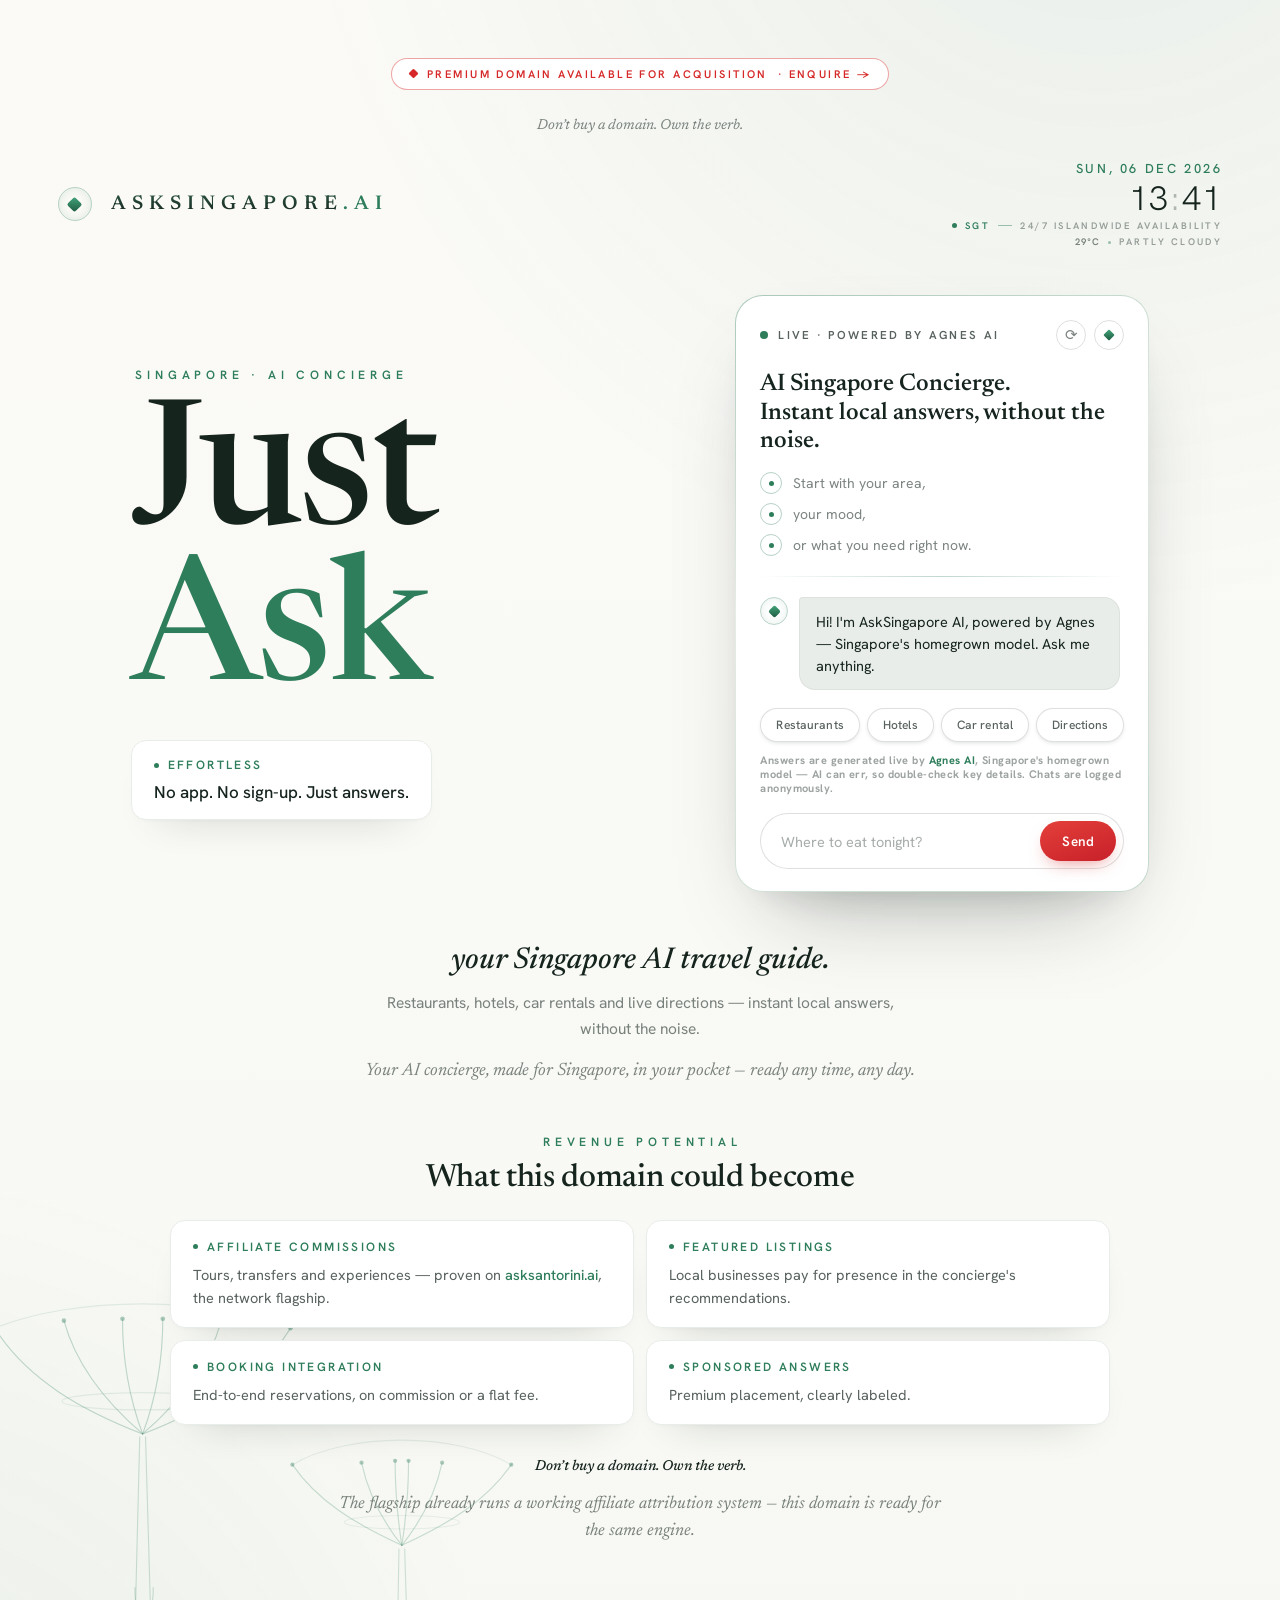
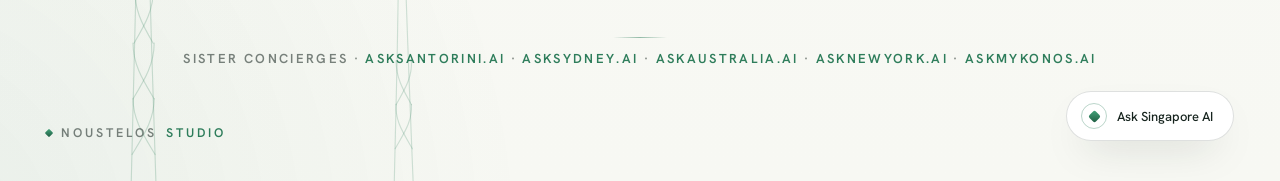
==== commit 9afd4184: "feat: anonymous Q&A logging to Google Sheet via Apps Script webhook (opt-in secret) - functions/api/" ====
--- a/index.html
+++ b/index.html
@@ -833,7 +833,7 @@
                     <button class="chip" data-prefill="Rent a car for a day trip tomorrow.">Car rental</button>
                     <button class="chip" data-prefill="Directions to Gardens by the Bay.">Directions</button>
                   </div>
-                  <div class="caption">Answers are generated live by <a href="https://agnes-ai.com" target="_blank" rel="noopener noreferrer">Agnes AI</a>, Singapore's homegrown model — AI can err, so double-check key details.</div>
+                  <div class="caption">Answers are generated live by <a href="https://agnes-ai.com" target="_blank" rel="noopener noreferrer">Agnes AI</a>, Singapore's homegrown model — AI can err, so double-check key details. Chats are logged anonymously.</div>
                 </div>
 
                 <!-- input -->
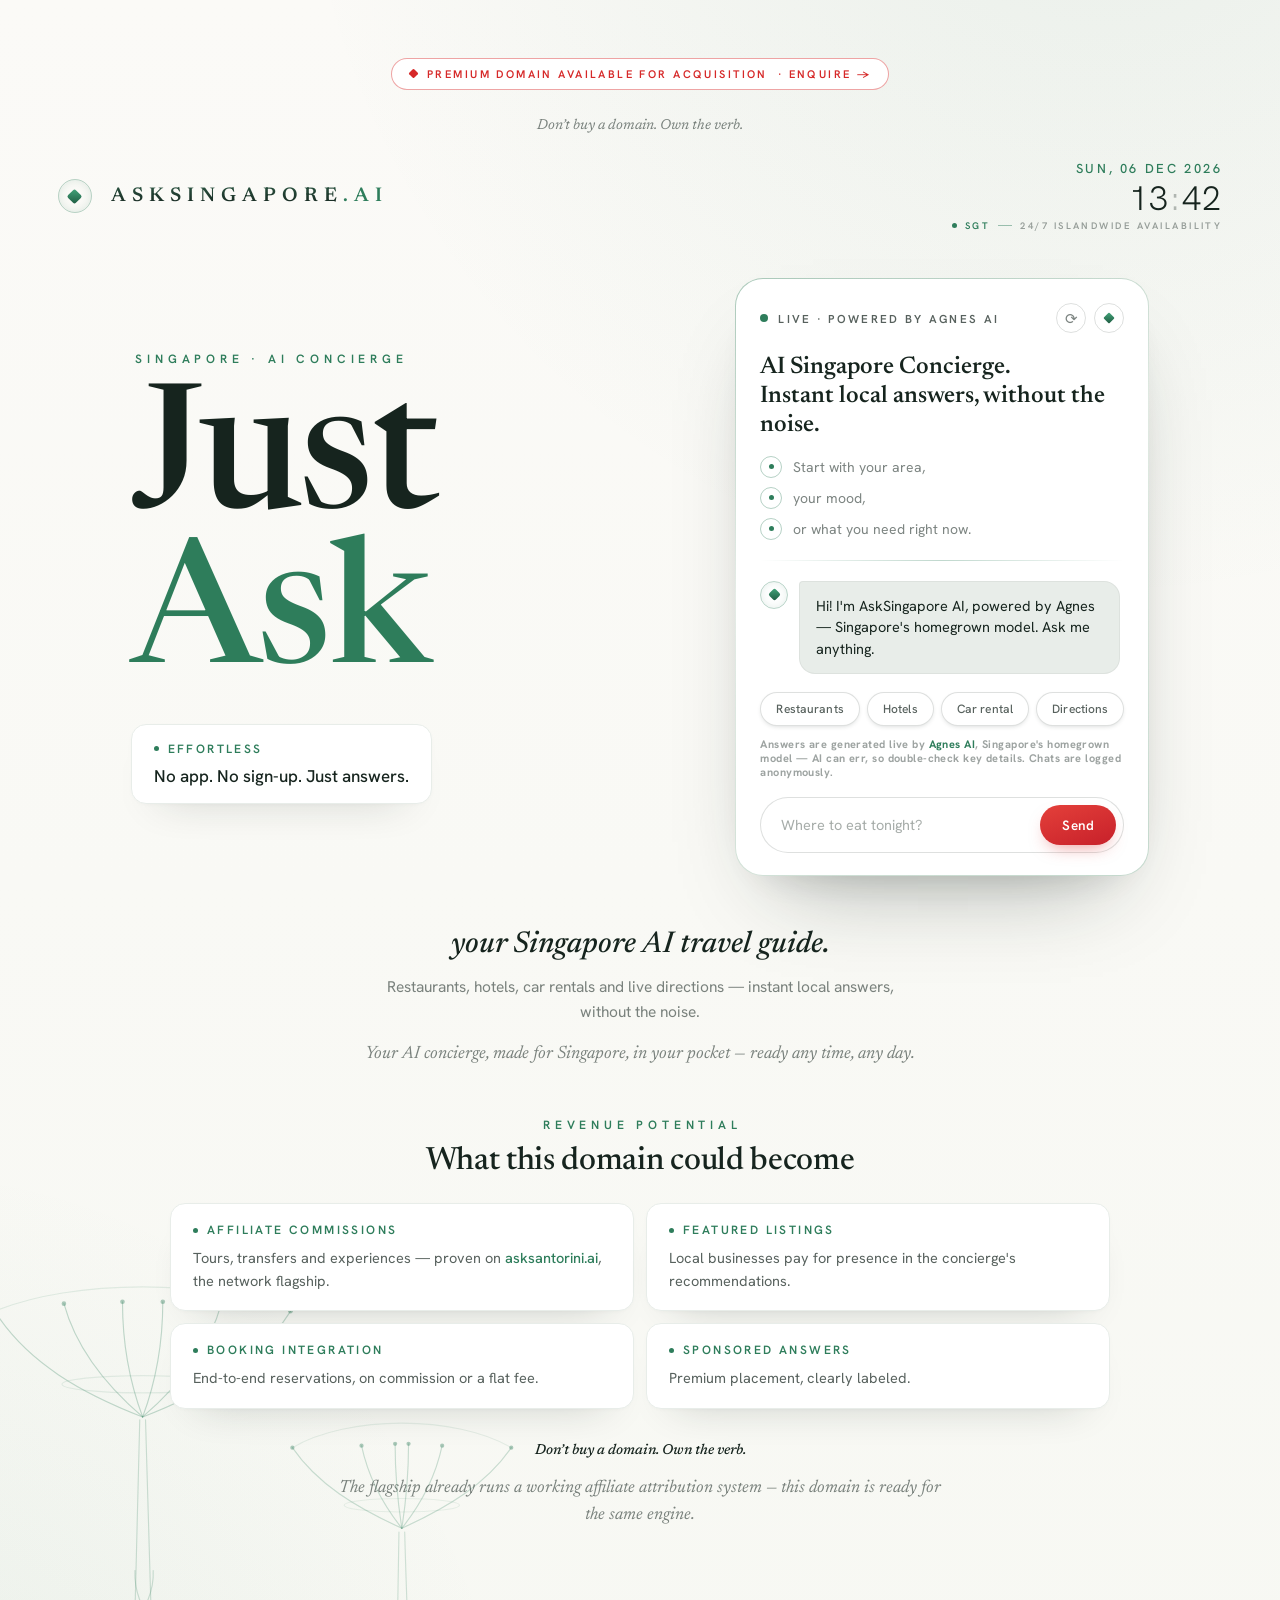
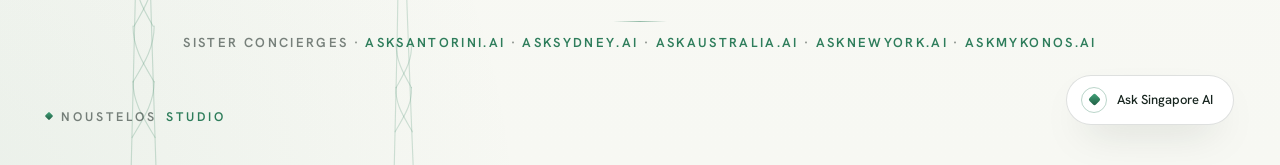
==== commit 60fa73d8: "feat: live SGT weather via Open-Meteo (no key) — replaces static mockup Line ships hidden and only a" ====
--- a/index.html
+++ b/index.html
@@ -310,6 +310,7 @@
       letter-spacing: 0.26em; text-transform: uppercase;
       color: var(--ink-40);
     }
+    .clock-weather[hidden] { display: none; } /* stays gone until real data arrives */
     .clock-weather .temp { color: var(--ink-55); letter-spacing: 0.12em; }
     .clock-weather .sep { width: 3px; height: 3px; border-radius: 50%; background: rgba(46,125,91,0.45); }
 
@@ -761,11 +762,12 @@
               <span class="hair" aria-hidden="true"></span>
               24/7 Islandwide Availability
             </span>
-            <!-- TODO: wire to backend stub — replace with live Singapore weather -->
-            <span class="clock-weather">
-              <span class="temp" id="sgt-temp">29°C</span>
+            <!-- live Singapore weather via Open-Meteo (no key needed);
+                 hidden until real data arrives — real weather or nothing -->
+            <span class="clock-weather" id="sgt-weather" hidden>
+              <span class="temp" id="sgt-temp"></span>
               <span class="sep" aria-hidden="true"></span>
-              Partly Cloudy
+              <span id="sgt-cond"></span>
             </span>
           </div>
         </div>
@@ -942,6 +944,34 @@
       }
       tickClock();
       window.setInterval(tickClock, 15000);
+
+      // --- Live Singapore weather — Open-Meteo (free, no key). The line
+      // stays hidden until real data arrives; on any failure it simply
+      // never shows. Honesty rule: real weather or nothing.
+      var weatherWrap = document.getElementById('sgt-weather');
+      var WMO = [
+        [[0], 'Clear'], [[1], 'Mainly Clear'], [[2], 'Partly Cloudy'], [[3], 'Overcast'],
+        [[45, 48], 'Foggy'], [[51, 53, 55, 56, 57], 'Drizzle'],
+        [[61, 63, 65, 66, 67], 'Rain'], [[80, 81, 82], 'Showers'],
+        [[95, 96, 99], 'Thunderstorm']
+      ];
+      function wmoLabel(code) {
+        for (var i = 0; i < WMO.length; i++) if (WMO[i][0].indexOf(code) !== -1) return WMO[i][1];
+        return 'Cloudy';
+      }
+      function refreshWeather() {
+        fetch('https://api.open-meteo.com/v1/forecast?latitude=1.29&longitude=103.85&current=temperature_2m,weather_code&timezone=Asia%2FSingapore')
+          .then(function (r) { return r.ok ? r.json() : null; })
+          .then(function (d) {
+            if (!d || !d.current || typeof d.current.temperature_2m !== 'number') return;
+            document.getElementById('sgt-temp').textContent = Math.round(d.current.temperature_2m) + '°C';
+            document.getElementById('sgt-cond').textContent = wmoLabel(d.current.weather_code);
+            weatherWrap.hidden = false;
+          })
+          .catch(function () { /* leave the line hidden */ });
+      }
+      refreshWeather();
+      window.setInterval(refreshWeather, 30 * 60000);
 
       // --- Send button: glow while there is something to send ---
       function refreshSendState() {
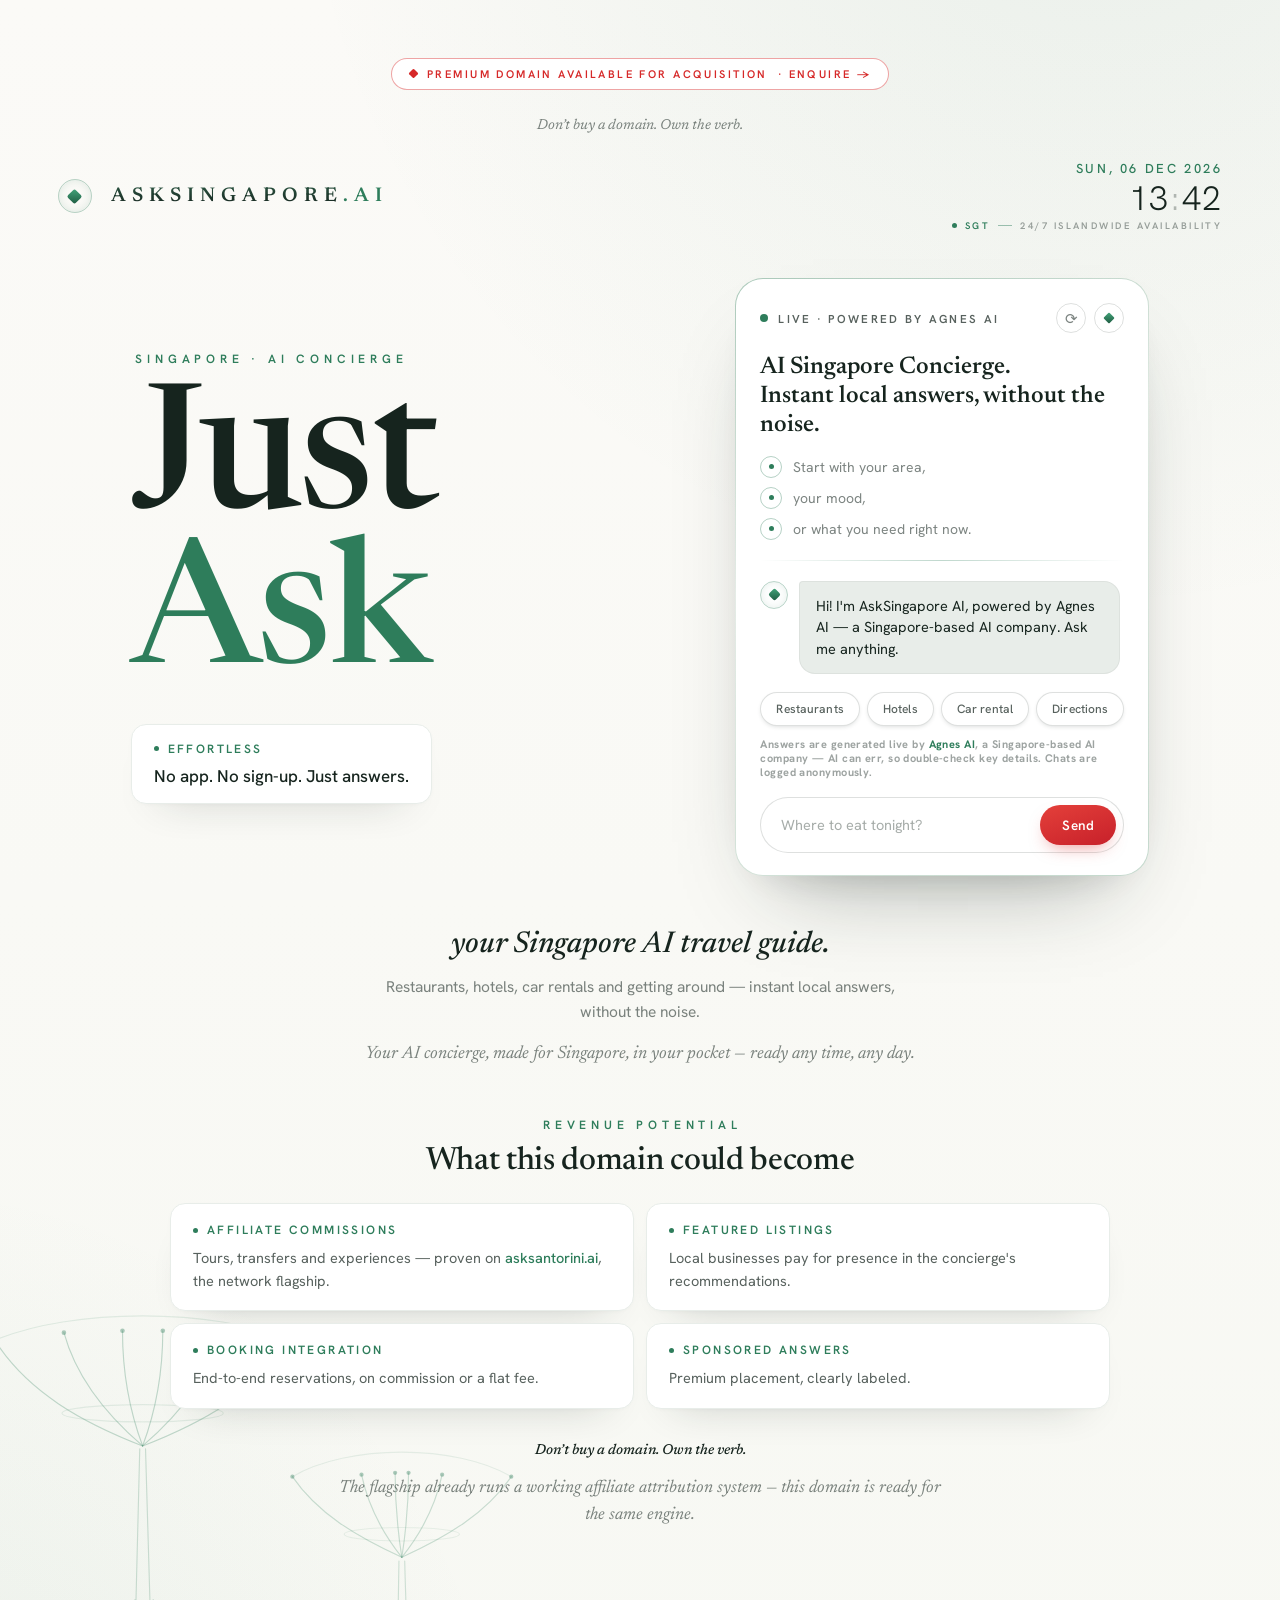
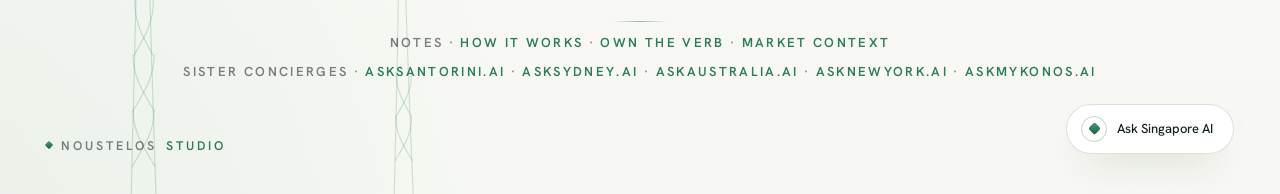
==== commit 3da4c8ad: "blog: /blog/ with three honesty-first notes + fact-check fixes to the landing Adds a static blog at " ====
--- a/index.html
+++ b/index.html
@@ -3,8 +3,8 @@
 <head>
   <meta charset="utf-8" />
   <meta name="viewport" content="width=device-width, initial-scale=1" />
-  <title>ASKSINGAPORE.AI — Just Ask</title>
-  <meta name="description" content="Your Singapore AI travel guide. Restaurants, hotels, car rentals and live directions — instant local answers, without the noise. Powered by Agnes AI, Singapore's homegrown model. Premium domain available for acquisition." />
+  <title>ASKSINGAPORE.AI — Just Ask · Singapore AI Travel Concierge</title>
+  <meta name="description" content="Your Singapore AI travel guide. Restaurants, hotels, car rentals and getting around — instant local answers, without the noise. Powered by Agnes AI, a Singapore-based AI company. Premium domain available for acquisition." />
 
   <!-- Canonical + social sharing cards (the link preview IS the pitch when
        the domain is shared with a prospective buyer) -->
@@ -14,14 +14,14 @@
   <meta property="og:url" content="https://asksingapore.ai/" />
   <meta property="og:site_name" content="ASKSINGAPORE.AI" />
   <meta property="og:title" content="ASKSINGAPORE.AI — Just Ask" />
-  <meta property="og:description" content="Your Singapore AI travel guide. Instant local answers, without the noise — powered by Agnes AI, Singapore's homegrown model. Premium domain available for acquisition." />
+  <meta property="og:description" content="Your Singapore AI travel guide. Instant local answers, without the noise — powered by Agnes AI, a Singapore-based AI company. Premium domain available for acquisition." />
   <meta property="og:image" content="https://asksingapore.ai/og-image.png" />
   <meta property="og:image:width" content="1200" />
   <meta property="og:image:height" content="630" />
   <meta property="og:image:alt" content="ASKSINGAPORE.AI — Just Ask. Your Singapore AI travel guide; premium domain available for acquisition." />
   <meta name="twitter:card" content="summary_large_image" />
   <meta name="twitter:title" content="ASKSINGAPORE.AI — Just Ask" />
-  <meta name="twitter:description" content="Your Singapore AI travel guide. Instant local answers, without the noise — powered by Agnes AI, Singapore's homegrown model. Premium domain available for acquisition." />
+  <meta name="twitter:description" content="Your Singapore AI travel guide. Instant local answers, without the noise — powered by Agnes AI, a Singapore-based AI company. Premium domain available for acquisition." />
   <meta name="twitter:image" content="https://asksingapore.ai/og-image.png" />
 
   <!-- Favicon: the paper diamond brand mark on jade, inline (no asset files) -->
@@ -33,8 +33,15 @@
     "@context": "https://schema.org",
     "@type": "WebSite",
     "name": "ASKSINGAPORE.AI",
+    "alternateName": "Ask Singapore AI",
     "url": "https://asksingapore.ai/",
-    "description": "Singapore AI concierge powered by Agnes AI, Singapore's homegrown model — premium domain available for acquisition."
+    "inLanguage": "en",
+    "description": "Singapore AI concierge powered by Agnes AI, a Singapore-based AI company — premium domain available for acquisition.",
+    "publisher": {
+      "@type": "Organization",
+      "name": "Noustelos Studio",
+      "url": "https://noustelos.gr/"
+    }
   }
   </script>
 
@@ -738,8 +745,7 @@
 
       <!-- ===================== ACQUISITION NOTICE ===================== -->
       <!-- mailto only — no forms, no network logic (design-only stays intact) -->
-      <!-- contact: info@asksantorini.ai for now — switch to info@asksingapore.ai once that mailbox is live -->
-      <a class="acquire" href="mailto:info@asksantorini.ai?subject=Acquisition%20enquiry%20%E2%80%94%20asksingapore.ai">
+      <a class="acquire" href="mailto:info@asksingapore.ai?subject=Acquisition%20enquiry%20%E2%80%94%20asksingapore.ai">
         <span class="diamond" aria-hidden="true"></span>
         Premium domain available for acquisition
         <span class="enquire">· Enquire <span class="arrow" aria-hidden="true">→</span></span>
@@ -823,7 +829,7 @@
                 <div class="chat-log" id="chat-log">
                   <div class="bubble-row">
                     <span class="bubble-av" aria-hidden="true"><span class="diamond"></span></span>
-                    <div class="bubble">Hi! I'm AskSingapore AI, powered by Agnes — Singapore's homegrown model. Ask me anything.</div>
+                    <div class="bubble">Hi! I'm AskSingapore AI, powered by Agnes AI — a Singapore-based AI company. Ask me anything.</div>
                   </div>
                 </div>
 
@@ -835,7 +841,7 @@
                     <button class="chip" data-prefill="Rent a car for a day trip tomorrow.">Car rental</button>
                     <button class="chip" data-prefill="Directions to Gardens by the Bay.">Directions</button>
                   </div>
-                  <div class="caption">Answers are generated live by <a href="https://agnes-ai.com" target="_blank" rel="noopener noreferrer">Agnes AI</a>, Singapore's homegrown model — AI can err, so double-check key details. Chats are logged anonymously.</div>
+                  <div class="caption">Answers are generated live by <a href="https://agnes-ai.com" target="_blank" rel="noopener noreferrer">Agnes AI</a>, a Singapore-based AI company — AI can err, so double-check key details. Chats are logged anonymously.</div>
                 </div>
 
                 <!-- input -->
@@ -855,7 +861,7 @@
         <div class="closing">
           <div>
             <p class="guide">your Singapore AI travel guide.</p>
-            <p class="lede">Restaurants, hotels, car rentals and live directions — instant local answers, without the noise.</p>
+            <p class="lede">Restaurants, hotels, car rentals and getting around — instant local answers, without the noise.</p>
           </div>
           <p class="tagline">Your AI concierge, made for Singapore, in your pocket — ready any time, any day.</p>
         </div>
@@ -892,6 +898,7 @@
         <!-- footer: sister concierges -->
         <footer class="foot">
           <span class="hairline" aria-hidden="true"></span>
+          <p class="foot-text">Notes · <a href="/blog/ai-concierge-that-refuses-to-invent.html">How it works</a> · <a href="/blog/own-the-verb.html">Own the verb</a> · <a href="/blog/singapore-ai-tourism.html">Market context</a></p>
           <p class="foot-text">Sister concierges · <a href="https://asksantorini.ai" target="_blank" rel="noopener">asksantorini.ai</a> · <a href="https://asksydney.ai" target="_blank" rel="noopener">asksydney.ai</a> · <a href="https://askaustralia.ai" target="_blank" rel="noopener">askaustralia.ai</a> · <a href="https://asknewyork.ai" target="_blank" rel="noopener">asknewyork.ai</a> · <a href="https://askmykonos.ai" target="_blank" rel="noopener">askmykonos.ai</a></p>
         </footer>
 
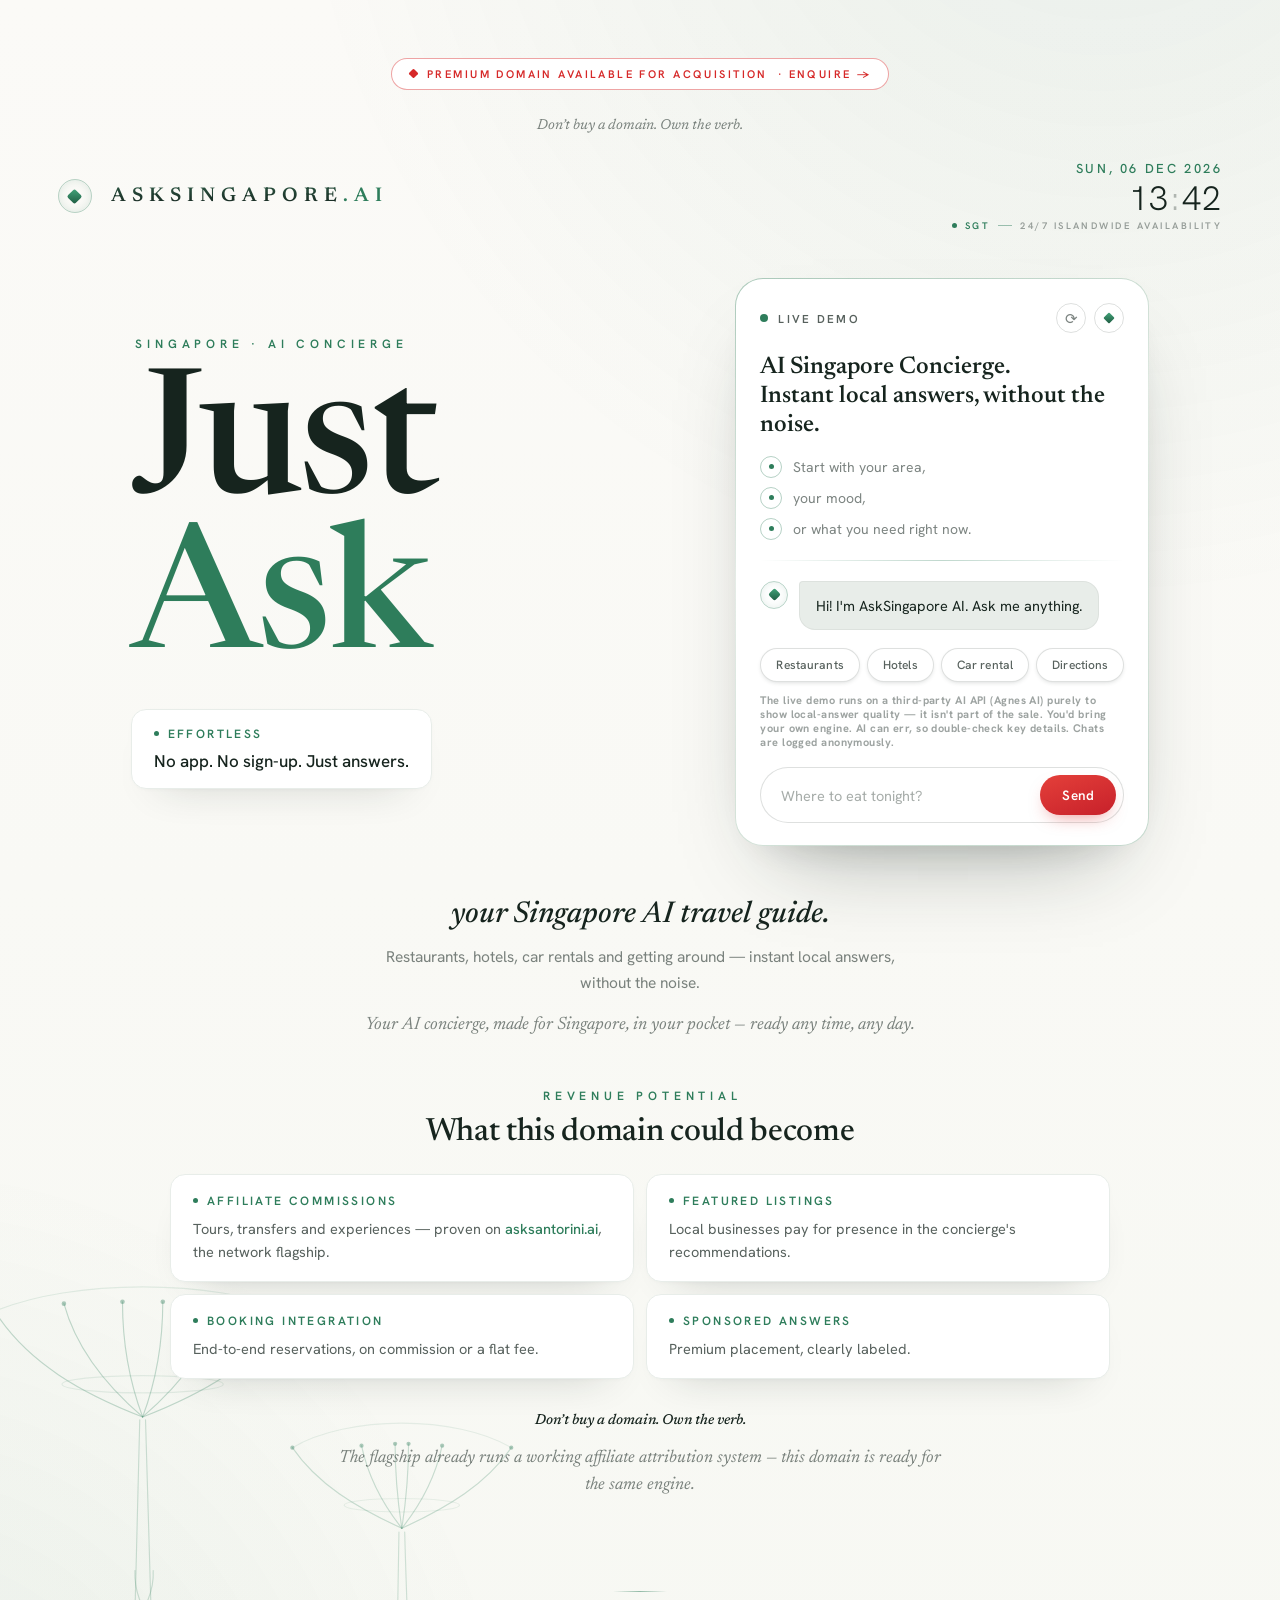
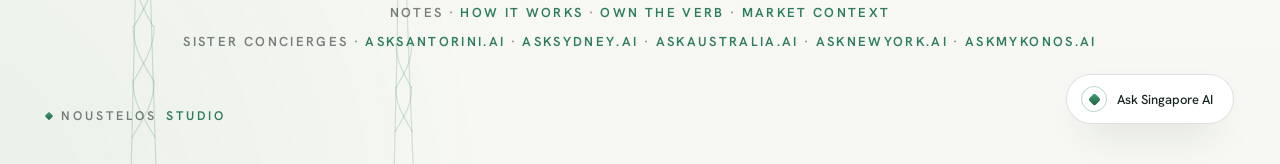
==== commit a67df811: "chore: neutralize third-party demo branding on the sale page Selling the domain, not the engine — so" ====
--- a/index.html
+++ b/index.html
@@ -4,7 +4,7 @@
   <meta charset="utf-8" />
   <meta name="viewport" content="width=device-width, initial-scale=1" />
   <title>ASKSINGAPORE.AI — Just Ask · Singapore AI Travel Concierge</title>
-  <meta name="description" content="Your Singapore AI travel guide. Restaurants, hotels, car rentals and getting around — instant local answers, without the noise. Powered by Agnes AI, a Singapore-based AI company. Premium domain available for acquisition." />
+  <meta name="description" content="Your Singapore AI travel guide. Restaurants, hotels, car rentals and getting around — instant local answers, without the noise. Premium domain available for acquisition." />
 
   <!-- Canonical + social sharing cards (the link preview IS the pitch when
        the domain is shared with a prospective buyer) -->
@@ -14,14 +14,14 @@
   <meta property="og:url" content="https://asksingapore.ai/" />
   <meta property="og:site_name" content="ASKSINGAPORE.AI" />
   <meta property="og:title" content="ASKSINGAPORE.AI — Just Ask" />
-  <meta property="og:description" content="Your Singapore AI travel guide. Instant local answers, without the noise — powered by Agnes AI, a Singapore-based AI company. Premium domain available for acquisition." />
+  <meta property="og:description" content="Your Singapore AI travel guide. Instant local answers, without the noise. Premium domain available for acquisition." />
   <meta property="og:image" content="https://asksingapore.ai/og-image.png" />
   <meta property="og:image:width" content="1200" />
   <meta property="og:image:height" content="630" />
   <meta property="og:image:alt" content="ASKSINGAPORE.AI — Just Ask. Your Singapore AI travel guide; premium domain available for acquisition." />
   <meta name="twitter:card" content="summary_large_image" />
   <meta name="twitter:title" content="ASKSINGAPORE.AI — Just Ask" />
-  <meta name="twitter:description" content="Your Singapore AI travel guide. Instant local answers, without the noise — powered by Agnes AI, a Singapore-based AI company. Premium domain available for acquisition." />
+  <meta name="twitter:description" content="Your Singapore AI travel guide. Instant local answers, without the noise. Premium domain available for acquisition." />
   <meta name="twitter:image" content="https://asksingapore.ai/og-image.png" />
 
   <!-- Favicon: the paper diamond brand mark on jade, inline (no asset files) -->
@@ -36,7 +36,7 @@
     "alternateName": "Ask Singapore AI",
     "url": "https://asksingapore.ai/",
     "inLanguage": "en",
-    "description": "Singapore AI concierge powered by Agnes AI, a Singapore-based AI company — premium domain available for acquisition.",
+    "description": "Singapore AI concierge — premium domain available for acquisition.",
     "publisher": {
       "@type": "Organization",
       "name": "Noustelos Studio",
@@ -804,7 +804,7 @@
                 <div class="chat-header">
                   <div class="chat-status">
                     <span class="live" aria-hidden="true"></span>
-                    <span class="label">Live · Powered by Agnes AI</span>
+                    <span class="label">Live demo</span>
                   </div>
                   <div class="chat-actions">
                     <button class="icon-btn" aria-label="Refresh conversation">⟳</button>
@@ -829,7 +829,7 @@
                 <div class="chat-log" id="chat-log">
                   <div class="bubble-row">
                     <span class="bubble-av" aria-hidden="true"><span class="diamond"></span></span>
-                    <div class="bubble">Hi! I'm AskSingapore AI, powered by Agnes AI — a Singapore-based AI company. Ask me anything.</div>
+                    <div class="bubble">Hi! I'm AskSingapore AI. Ask me anything.</div>
                   </div>
                 </div>
 
@@ -841,7 +841,7 @@
                     <button class="chip" data-prefill="Rent a car for a day trip tomorrow.">Car rental</button>
                     <button class="chip" data-prefill="Directions to Gardens by the Bay.">Directions</button>
                   </div>
-                  <div class="caption">Answers are generated live by <a href="https://agnes-ai.com" target="_blank" rel="noopener noreferrer">Agnes AI</a>, a Singapore-based AI company — AI can err, so double-check key details. Chats are logged anonymously.</div>
+                  <div class="caption">The live demo runs on a third-party AI API (Agnes AI) purely to show local-answer quality — it isn't part of the sale. You'd bring your own engine. AI can err, so double-check key details. Chats are logged anonymously.</div>
                 </div>
 
                 <!-- input -->
